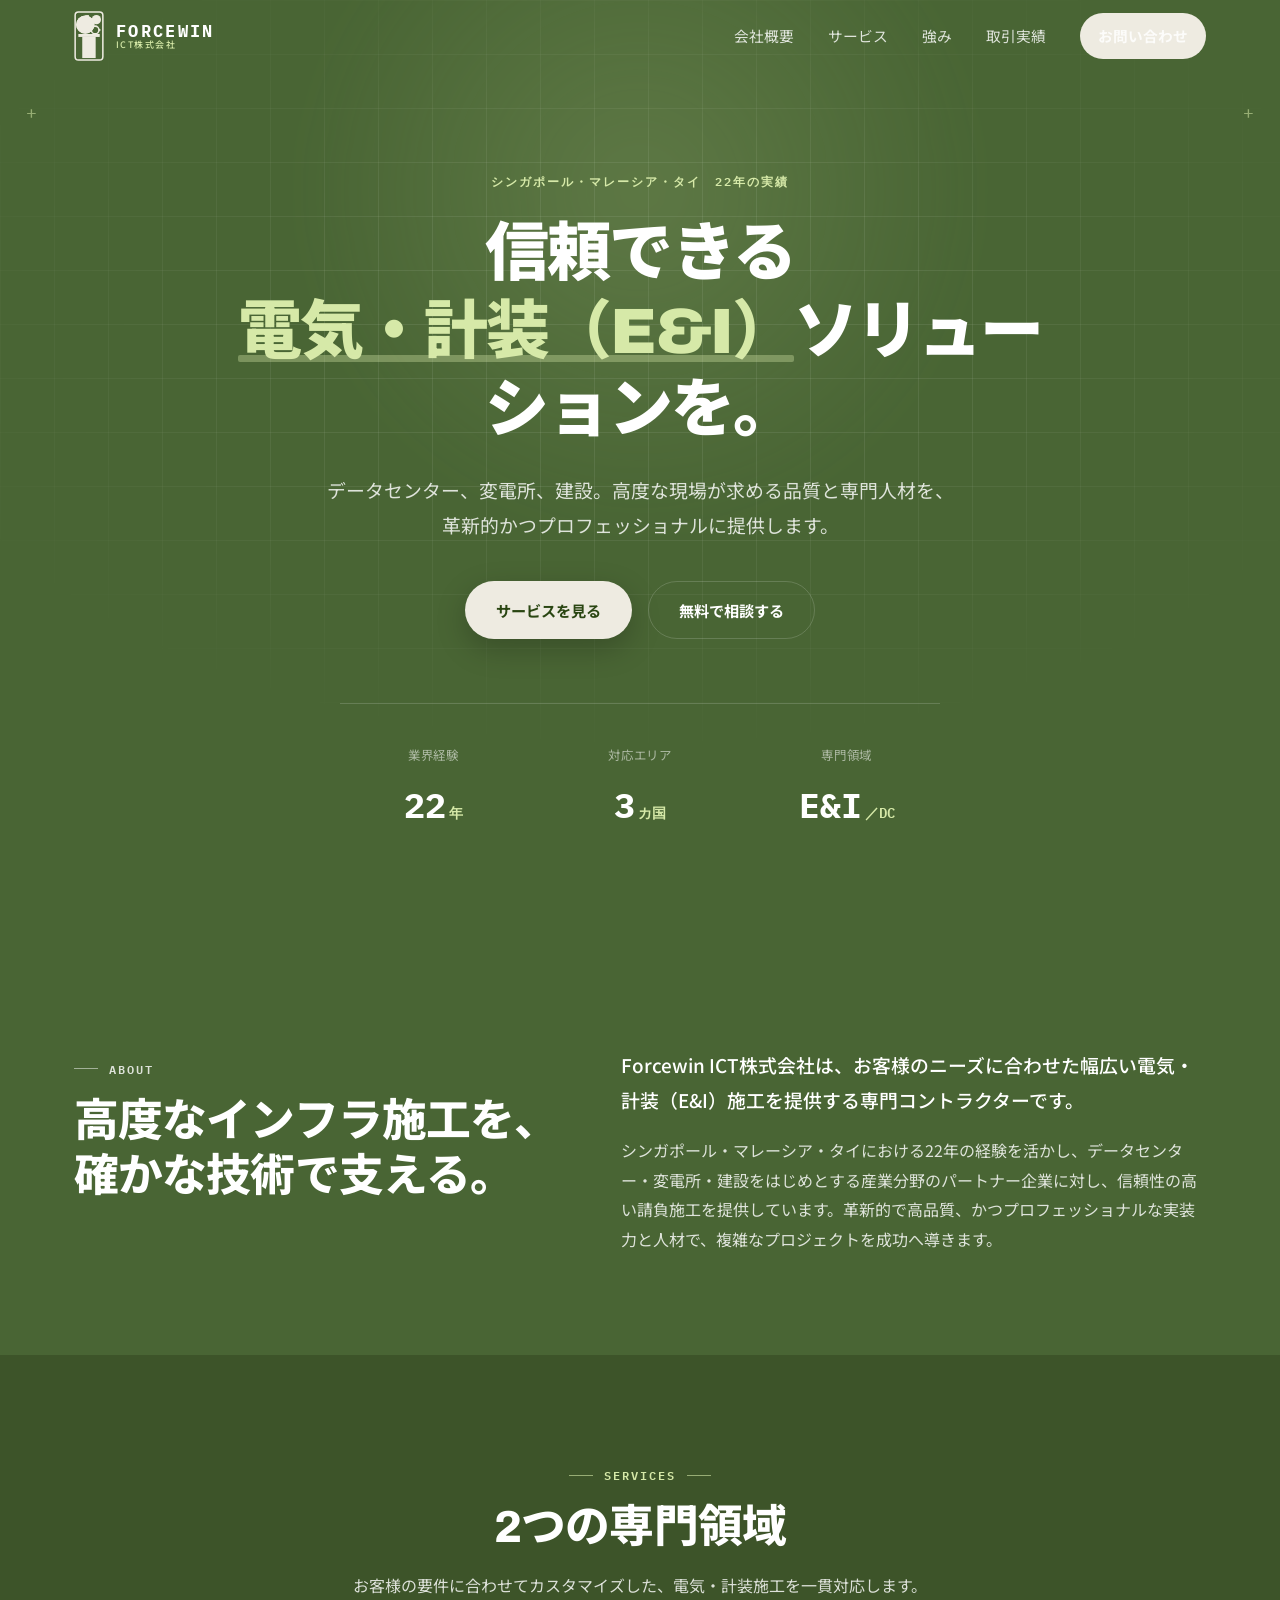
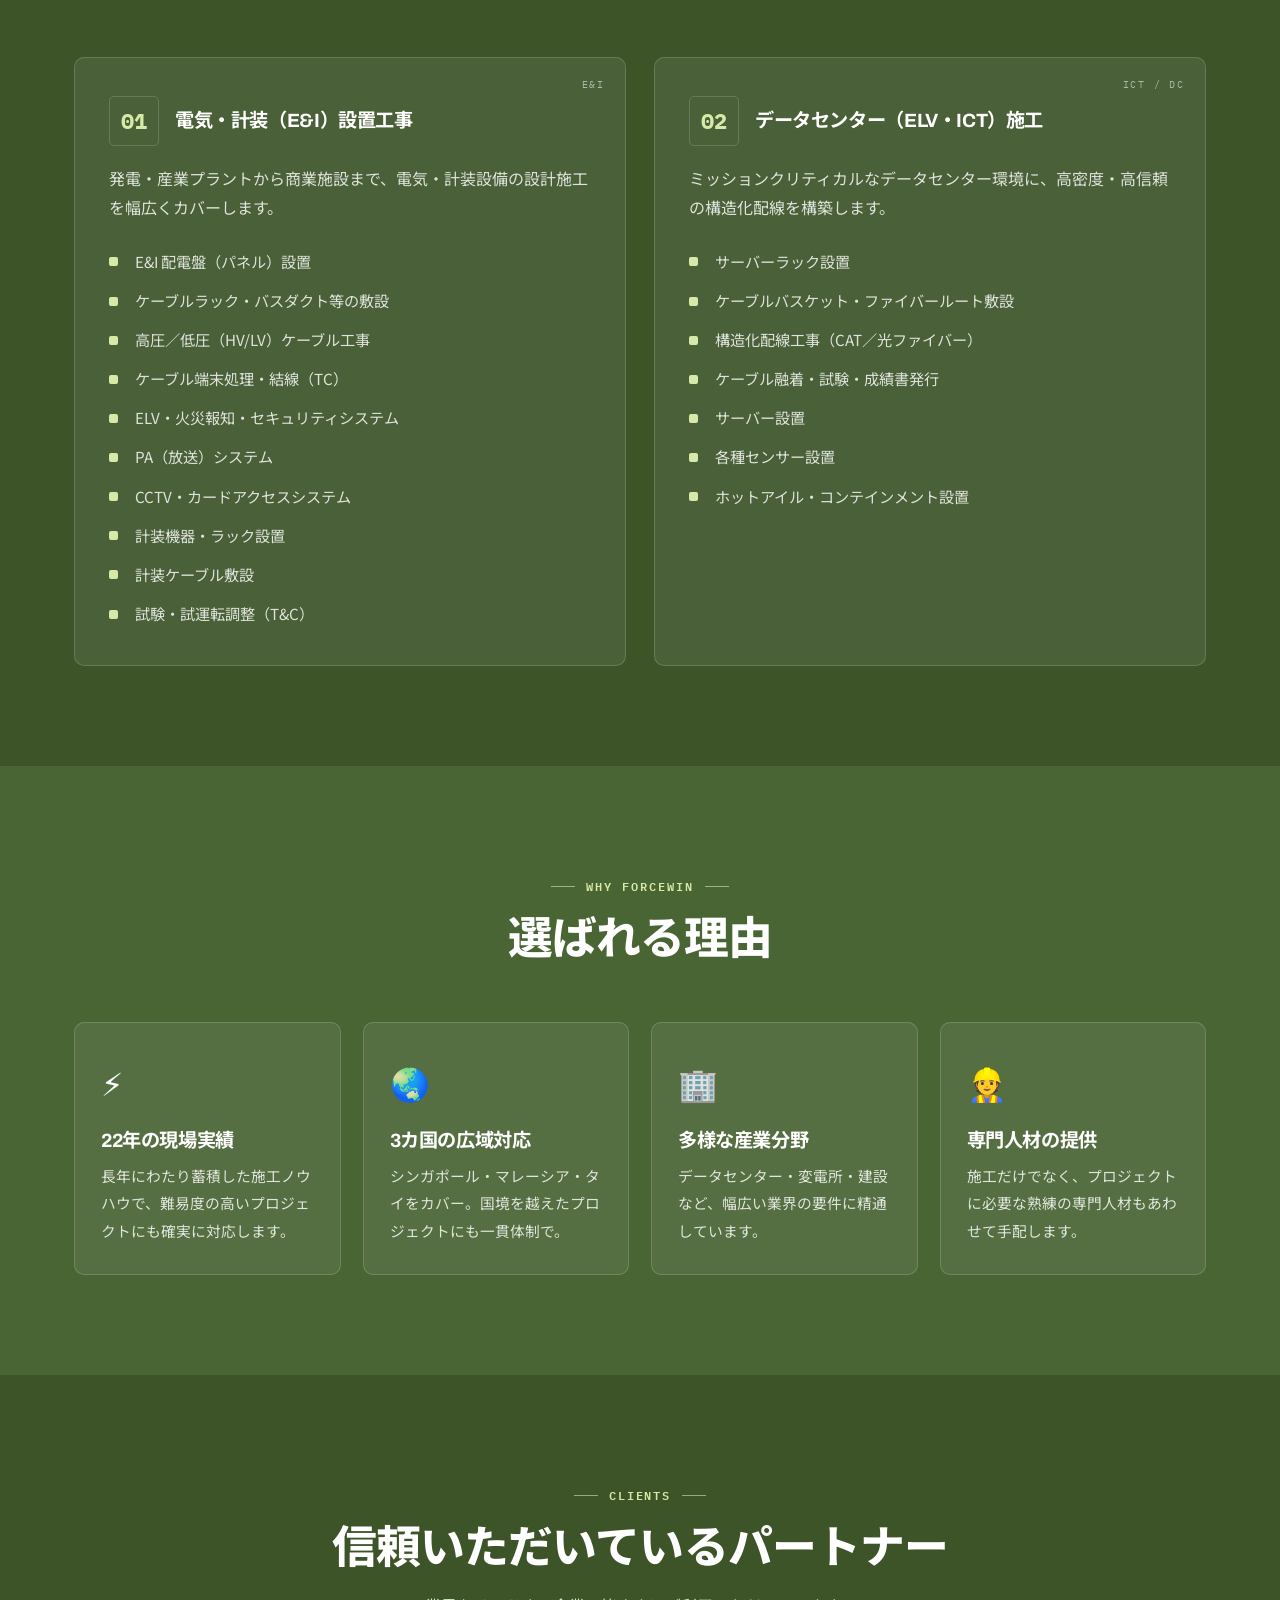
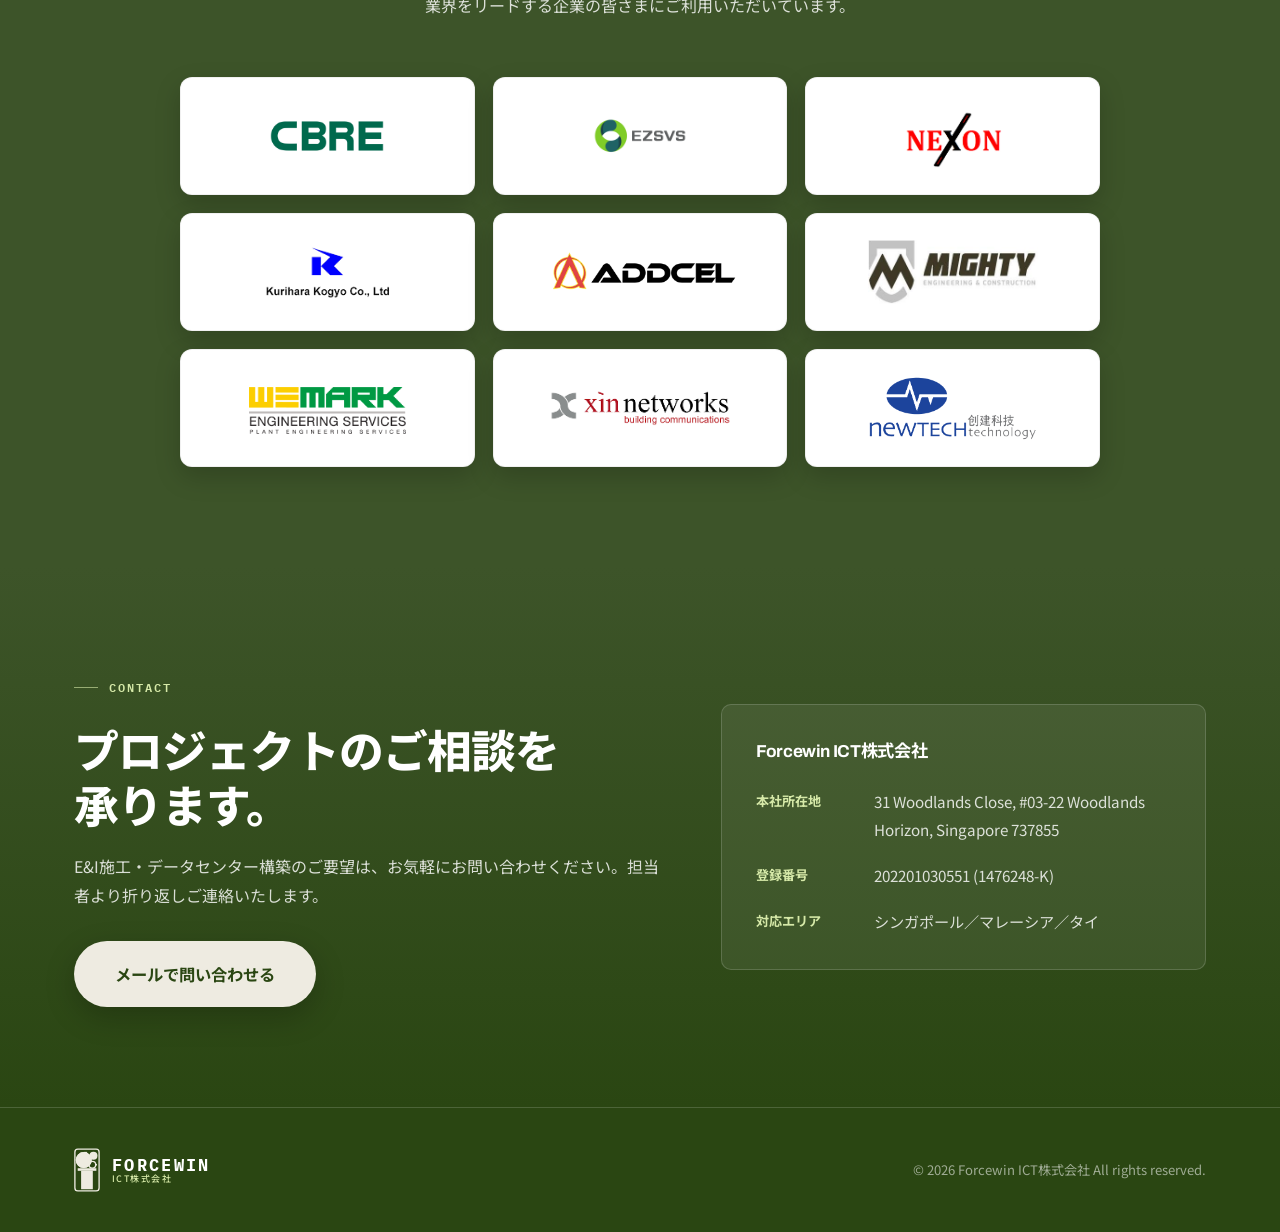
==== index.html @ 3dce0aca "日本語モダンサイト（forcewin-ict.jp） - 元サイト(forcewin.com.sg)の内容を日本語コピー化、石油化学は除外 - 社名: Forcewin ICT株式会社 - ブランド配" ====
<!DOCTYPE html>
<html lang="ja">
<head>
<meta charset="UTF-8" />
<meta name="viewport" content="width=device-width, initial-scale=1.0" />
<title>Forcewin｜電気・計装（E&I）／データセンター施工 - 信頼の電気計装ソリューション</title>
<meta name="description" content="Forcewin ICT株式会社は、シンガポール・マレーシア・タイで22年の実績を持つ電気・計装（E&I）専門コントラクター。データセンター、変電所、建設分野に高品質な施工と人材を提供します。" />
<meta name="theme-color" content="#0a0e17" />
<link rel="icon" type="image/svg+xml" href="assets/logo.svg" />

<!-- Open Graph -->
<meta property="og:type" content="website" />
<meta property="og:title" content="Forcewin｜電気・計装（E&I）／データセンター施工" />
<meta property="og:description" content="22年の実績。シンガポール・マレーシア・タイで信頼される電気・計装（E&I）／データセンター施工パートナー。" />
<meta property="og:locale" content="ja_JP" />
<meta property="og:url" content="https://forcewin-ict.jp/" />
<link rel="canonical" href="https://forcewin-ict.jp/" />

<link rel="preconnect" href="https://fonts.googleapis.com" />
<link rel="preconnect" href="https://fonts.gstatic.com" crossorigin />
<link href="https://fonts.googleapis.com/css2?family=Archivo:wght@600;700;800;900&family=IBM+Plex+Mono:wght@400;500;600&family=Noto+Sans+JP:wght@400;500;700;900&display=swap" rel="stylesheet" />
<link rel="stylesheet" href="styles.css" />
</head>
<body>

<!-- Header -->
<header class="site-header" id="siteHeader">
  <div class="container header-inner">
    <a href="#top" class="brand" aria-label="Forcewin ICT株式会社 ホーム">
      <span class="brand-logo" aria-hidden="true"></span>
      <span class="brand-text">FORCEWIN<small>ICT株式会社</small></span>
    </a>
    <nav class="nav" aria-label="メインナビゲーション">
      <a href="#about">会社概要</a>
      <a href="#services">サービス</a>
      <a href="#strengths">強み</a>
      <a href="#clients">取引実績</a>
      <a href="#contact" class="nav-cta">お問い合わせ</a>
    </nav>
    <button class="menu-toggle" id="menuToggle" aria-label="メニューを開く" aria-expanded="false">
      <span></span><span></span><span></span>
    </button>
  </div>
  <nav class="mobile-nav" id="mobileNav" aria-label="モバイルナビゲーション">
    <a href="#about">会社概要</a>
    <a href="#services">サービス</a>
    <a href="#strengths">強み</a>
    <a href="#clients">取引実績</a>
    <a href="#contact">お問い合わせ</a>
  </nav>
</header>

<main id="top">

  <!-- Hero -->
  <section class="hero">
    <div class="hero-grid" aria-hidden="true"></div>
    <div class="hero-glow" aria-hidden="true"></div>
    <div class="container hero-inner">
      <p class="eyebrow reveal">シンガポール・マレーシア・タイ　22年の実績</p>
      <h1 class="reveal">信頼できる<br><span class="accent">電気・計装（E&amp;I）</span>ソリューションを。</h1>
      <p class="hero-lead reveal">データセンター、変電所、建設。高度な現場が求める品質と専門人材を、革新的かつプロフェッショナルに提供します。</p>
      <div class="hero-actions reveal">
        <a href="#services" class="btn btn-primary">サービスを見る</a>
        <a href="#contact" class="btn btn-ghost">無料で相談する</a>
      </div>
      <dl class="hero-stats reveal">
        <div><dt>業界経験</dt><dd><span data-count="22">0</span><small>年</small></dd></div>
        <div><dt>対応エリア</dt><dd><span data-count="3">0</span><small>カ国</small></dd></div>
        <div><dt>専門領域</dt><dd>E&amp;I<small>／DC</small></dd></div>
      </dl>
    </div>
  </section>

  <!-- About -->
  <section class="section" id="about">
    <div class="container about-grid">
      <div class="reveal">
        <p class="section-label">About</p>
        <h2>高度なインフラ施工を、<br>確かな技術で支える。</h2>
      </div>
      <div class="reveal">
        <p class="lead-text">Forcewin ICT株式会社は、お客様のニーズに合わせた幅広い電気・計装（E&amp;I）施工を提供する専門コントラクターです。</p>
        <p>シンガポール・マレーシア・タイにおける22年の経験を活かし、データセンター・変電所・建設をはじめとする産業分野のパートナー企業に対し、信頼性の高い請負施工を提供しています。革新的で高品質、かつプロフェッショナルな実装力と人材で、複雑なプロジェクトを成功へ導きます。</p>
      </div>
    </div>
  </section>

  <!-- Services -->
  <section class="section section-dark" id="services">
    <div class="container">
      <div class="section-head reveal">
        <p class="section-label">Services</p>
        <h2>2つの専門領域</h2>
        <p class="section-sub">お客様の要件に合わせてカスタマイズした、電気・計装施工を一貫対応します。</p>
      </div>

      <div class="services-grid">
        <article class="service-card reveal" data-tag="E&amp;I">
          <div class="service-head">
            <span class="service-num">01</span>
            <h3>電気・計装（E&amp;I）設置工事</h3>
          </div>
          <p class="service-desc">発電・産業プラントから商業施設まで、電気・計装設備の設計施工を幅広くカバーします。</p>
          <ul class="feature-list">
            <li>E&amp;I 配電盤（パネル）設置</li>
            <li>ケーブルラック・バスダクト等の敷設</li>
            <li>高圧／低圧（HV/LV）ケーブル工事</li>
            <li>ケーブル端末処理・結線（TC）</li>
            <li>ELV・火災報知・セキュリティシステム</li>
            <li>PA（放送）システム</li>
            <li>CCTV・カードアクセスシステム</li>
            <li>計装機器・ラック設置</li>
            <li>計装ケーブル敷設</li>
            <li>試験・試運転調整（T&amp;C）</li>
          </ul>
        </article>

        <article class="service-card reveal" data-tag="ICT / DC">
          <div class="service-head">
            <span class="service-num">02</span>
            <h3>データセンター（ELV・ICT）施工</h3>
          </div>
          <p class="service-desc">ミッションクリティカルなデータセンター環境に、高密度・高信頼の構造化配線を構築します。</p>
          <ul class="feature-list">
            <li>サーバーラック設置</li>
            <li>ケーブルバスケット・ファイバールート敷設</li>
            <li>構造化配線工事（CAT／光ファイバー）</li>
            <li>ケーブル融着・試験・成績書発行</li>
            <li>サーバー設置</li>
            <li>各種センサー設置</li>
            <li>ホットアイル・コンテインメント設置</li>
          </ul>
        </article>
      </div>
    </div>
  </section>

  <!-- Strengths -->
  <section class="section" id="strengths">
    <div class="container">
      <div class="section-head reveal">
        <p class="section-label">Why Forcewin</p>
        <h2>選ばれる理由</h2>
      </div>
      <div class="strength-grid">
        <div class="strength-card reveal">
          <span class="strength-icon" aria-hidden="true">⚡</span>
          <h3>22年の現場実績</h3>
          <p>長年にわたり蓄積した施工ノウハウで、難易度の高いプロジェクトにも確実に対応します。</p>
        </div>
        <div class="strength-card reveal">
          <span class="strength-icon" aria-hidden="true">🌏</span>
          <h3>3カ国の広域対応</h3>
          <p>シンガポール・マレーシア・タイをカバー。国境を越えたプロジェクトにも一貫体制で。</p>
        </div>
        <div class="strength-card reveal">
          <span class="strength-icon" aria-hidden="true">🏢</span>
          <h3>多様な産業分野</h3>
          <p>データセンター・変電所・建設など、幅広い業界の要件に精通しています。</p>
        </div>
        <div class="strength-card reveal">
          <span class="strength-icon" aria-hidden="true">👷</span>
          <h3>専門人材の提供</h3>
          <p>施工だけでなく、プロジェクトに必要な熟練の専門人材もあわせて手配します。</p>
        </div>
      </div>
    </div>
  </section>

  <!-- Clients -->
  <section class="section section-dark" id="clients">
    <div class="container">
      <div class="section-head reveal">
        <p class="section-label">Clients</p>
        <h2>信頼いただいているパートナー</h2>
        <p class="section-sub">業界をリードする企業の皆さまにご利用いただいています。</p>
      </div>
      <ul class="client-grid reveal">
        <li><img src="assets/clients/cbre.jpg" alt="CBRE" loading="lazy" /></li>
        <li><img src="assets/clients/ezsvs.png" alt="EZSVS" loading="lazy" /></li>
        <li><img src="assets/clients/nexon.png" alt="Nexon Engineering" loading="lazy" /></li>
        <li><img src="assets/clients/kurihara.png" alt="Kurihara" loading="lazy" /></li>
        <li><img src="assets/clients/addcel.webp" alt="Addcel" loading="lazy" /></li>
        <li><img src="assets/clients/mighty.jpeg" alt="Mighty Engineering Construction" loading="lazy" /></li>
        <li><img src="assets/clients/logo-engineering.png" alt="Logo Engineering" loading="lazy" /></li>
        <li><img src="assets/clients/xin-networks.png" alt="Xin Networks" loading="lazy" /></li>
        <li><img src="assets/clients/newtech.png" alt="NewTech Technology" loading="lazy" /></li>
      </ul>
    </div>
  </section>

  <!-- CTA / Contact -->
  <section class="section section-cta" id="contact">
    <div class="container cta-inner">
      <div class="reveal">
        <p class="section-label">Contact</p>
        <h2>プロジェクトのご相談を<br>承ります。</h2>
        <p class="section-sub">E&amp;I施工・データセンター構築のご要望は、お気軽にお問い合わせください。担当者より折り返しご連絡いたします。</p>
        <a href="mailto:info@forcewin.com.sg" class="btn btn-primary btn-lg">メールで問い合わせる</a>
      </div>
      <div class="company-card reveal">
        <h3>Forcewin ICT株式会社</h3>
        <dl class="info-list">
          <div><dt>本社所在地</dt><dd>31 Woodlands Close, #03-22 Woodlands Horizon, Singapore 737855</dd></div>
          <div><dt>登録番号</dt><dd>202201030551 (1476248-K)</dd></div>
          <div><dt>対応エリア</dt><dd>シンガポール／マレーシア／タイ</dd></div>
        </dl>
      </div>
    </div>
  </section>

</main>

<footer class="site-footer">
  <div class="container footer-inner">
    <div class="brand brand-footer">
      <span class="brand-logo brand-logo-sm" aria-hidden="true"></span>
      <span class="brand-text">FORCEWIN<small>ICT株式会社</small></span>
    </div>
    <p class="copyright">© <span id="year"></span> Forcewin ICT株式会社 All rights reserved.</p>
  </div>
</footer>

<script src="script.js"></script>
</body>
</html>
---- styles.css ----
/* ===== Forcewin ICT — green theme (matches original #496534) ===== */
:root{
  --bg:#496534;            /* original site background green */
  --bg-soft:#3d5429;       /* darker green — alternating sections */
  --bg-deep:#2a4612;       /* deepest green (original tertiary) */
  --surface:rgba(255,255,255,.07);
  --surface-hover:rgba(255,255,255,.11);
  --ink:#ffffff;
  --ink-soft:rgba(255,255,255,.82);
  --ink-dim:rgba(255,255,255,.55);
  --line:rgba(255,255,255,.16);
  --cream:#eeebe1;
  --accent:#d6e9a8;        /* light lime accent */
  --accent-ink:#2a4612;    /* dark green text on cream buttons */
  --accent-glow:rgba(214,233,168,.30);
  --maxw:1180px;
  --radius:10px;
  --ease:cubic-bezier(.22,.61,.36,1);
  --font-display:"Archivo","Noto Sans JP",sans-serif;
  --font-mono:"IBM Plex Mono",ui-monospace,monospace;
  --font-body:"Noto Sans JP",system-ui,-apple-system,sans-serif;
}

*{box-sizing:border-box;margin:0;padding:0}
html{scroll-behavior:smooth}
body{
  font-family:var(--font-body);
  background:var(--bg);
  color:var(--ink);
  line-height:1.85;
  -webkit-font-smoothing:antialiased;
  overflow-x:hidden;
}
a{color:inherit;text-decoration:none}
img{max-width:100%;display:block}

.container{max-width:var(--maxw);margin:0 auto;padding:0 24px}

h1,h2,h3{font-family:var(--font-display);line-height:1.22;font-weight:800;letter-spacing:-.02em}
h2{font-size:clamp(1.8rem,3.6vw,2.8rem)}
h3{font-size:1.2rem;font-weight:700}

.accent{color:var(--accent)}

/* ---------- Brand logo (CSS mask → recolored cream on green) ---------- */
.brand-logo{
  width:30px;height:50px;flex:none;display:block;
  background-color:var(--cream);
  -webkit-mask:url("assets/logo.svg") center/contain no-repeat;
          mask:url("assets/logo.svg") center/contain no-repeat;
}
.brand-logo-sm{width:26px;height:44px}

/* ---------- Header ---------- */
.site-header{
  position:fixed;top:0;left:0;right:0;z-index:100;
  transition:background .35s var(--ease),border-color .35s var(--ease),backdrop-filter .35s;
  border-bottom:1px solid transparent;
}
.site-header.scrolled{
  background:rgba(42,70,18,.78);
  backdrop-filter:saturate(160%) blur(14px);
  border-bottom-color:var(--line);
}
.header-inner{display:flex;align-items:center;justify-content:space-between;height:72px}
.brand{display:flex;align-items:center;gap:12px}
.brand-text{
  font-family:var(--font-mono);font-weight:700;font-size:1.05rem;
  letter-spacing:.14em;display:flex;flex-direction:column;line-height:1.1;color:var(--ink);
}
.brand-text small{font-size:.56rem;letter-spacing:.16em;color:var(--accent);font-weight:500;font-family:"Noto Sans JP",sans-serif}

.nav{display:flex;align-items:center;gap:34px}
.nav a{font-size:.92rem;color:var(--ink-soft);transition:color .2s;position:relative}
.nav a:not(.nav-cta)::after{
  content:"";position:absolute;left:0;bottom:-6px;width:0;height:2px;
  background:var(--accent);transition:width .3s var(--ease);
}
.nav a:not(.nav-cta):hover{color:var(--ink)}
.nav a:not(.nav-cta):hover::after{width:100%}
.nav-cta{
  background:var(--cream);color:var(--accent-ink);font-weight:700;
  padding:9px 18px;border-radius:999px;transition:transform .2s,box-shadow .2s;
}
.nav-cta:hover{transform:translateY(-2px);box-shadow:0 8px 22px rgba(0,0,0,.25)}

.menu-toggle{display:none;flex-direction:column;gap:5px;background:none;border:0;cursor:pointer;padding:8px}
.menu-toggle span{width:24px;height:2px;background:var(--ink);transition:.3s var(--ease)}
.menu-toggle[aria-expanded="true"] span:nth-child(1){transform:translateY(7px) rotate(45deg)}
.menu-toggle[aria-expanded="true"] span:nth-child(2){opacity:0}
.menu-toggle[aria-expanded="true"] span:nth-child(3){transform:translateY(-7px) rotate(-45deg)}

.mobile-nav{
  display:none;flex-direction:column;background:var(--bg-deep);
  border-top:1px solid var(--line);overflow:hidden;max-height:0;transition:max-height .4s var(--ease);
}
.mobile-nav.open{max-height:340px}
.mobile-nav a{padding:16px 24px;border-bottom:1px solid var(--line);color:var(--ink-soft)}

/* ---------- Hero ---------- */
.hero{position:relative;padding:170px 0 110px;overflow:hidden}
.hero-grid{
  position:absolute;inset:0;
  background-image:linear-gradient(var(--line) 1px,transparent 1px),
                   linear-gradient(90deg,var(--line) 1px,transparent 1px);
  background-size:54px 54px;
  mask-image:radial-gradient(ellipse 80% 60% at 50% 35%,#000 30%,transparent 75%);
  opacity:.5;
}
.hero-glow{
  position:absolute;top:-200px;left:50%;transform:translateX(-50%);
  width:780px;height:780px;border-radius:50%;
  background:radial-gradient(circle,rgba(214,233,168,.22),transparent 62%);
  filter:blur(34px);opacity:.7;pointer-events:none;
}
.hero-inner{position:relative;text-align:center;max-width:880px}
.eyebrow{
  font-family:var(--font-mono);letter-spacing:.16em;font-size:.78rem;
  color:var(--accent);text-transform:uppercase;margin-bottom:22px;font-weight:600;
}
.hero h1{font-size:clamp(2.1rem,6vw,4rem);margin-bottom:24px}
.hero-lead{color:var(--ink-soft);font-size:clamp(1rem,1.8vw,1.18rem);max-width:640px;margin:0 auto 38px}
.hero-actions{display:flex;gap:16px;justify-content:center;flex-wrap:wrap;margin-bottom:64px}

.btn{
  display:inline-flex;align-items:center;justify-content:center;
  padding:14px 30px;border-radius:999px;font-weight:700;font-size:.95rem;
  transition:transform .2s var(--ease),box-shadow .2s,background .2s;cursor:pointer;border:1px solid transparent;
}
.btn-primary{background:var(--cream);color:var(--accent-ink);box-shadow:0 10px 30px rgba(0,0,0,.22)}
.btn-primary:hover{transform:translateY(-3px);box-shadow:0 16px 40px rgba(0,0,0,.32)}
.btn-ghost{border-color:var(--line);color:var(--ink)}
.btn-ghost:hover{border-color:var(--accent);color:var(--accent);transform:translateY(-3px)}
.btn-lg{padding:17px 40px;font-size:1.02rem}

.hero-stats{
  display:grid;grid-template-columns:repeat(3,1fr);gap:20px;
  max-width:600px;margin:0 auto;padding-top:40px;border-top:1px solid var(--line);
}
.hero-stats dt{font-size:.78rem;color:var(--ink-dim);letter-spacing:.06em;margin-bottom:6px}
.hero-stats dd{font-family:var(--font-mono);font-size:2.2rem;font-weight:700;color:var(--ink)}
.hero-stats dd small{font-size:.9rem;color:var(--accent);margin-left:3px;font-weight:600}

/* ---------- Sections ---------- */
.section{padding:100px 0}
.section-dark{background:var(--bg-soft)}
.section-label{
  font-family:var(--font-mono);letter-spacing:.16em;text-transform:uppercase;
  font-size:.76rem;color:var(--accent);font-weight:600;margin-bottom:14px;
}
.section-head{max-width:680px;margin:0 auto 56px;text-align:center}
.section-sub{color:var(--ink-soft);margin-top:16px}

.about-grid{display:grid;grid-template-columns:1fr 1.2fr;gap:60px;align-items:start}
.lead-text{font-size:1.18rem;font-weight:500;color:var(--ink);margin-bottom:18px}
.about-grid p:not(.lead-text){color:var(--ink-soft)}

/* ---------- Services ---------- */
.services-grid{display:grid;grid-template-columns:1fr 1fr;gap:28px}
.service-card{
  background:var(--surface);border:1px solid var(--line);border-radius:var(--radius);
  padding:38px 34px;transition:transform .35s var(--ease),border-color .35s,box-shadow .35s,background .35s;
  position:relative;overflow:hidden;
}
.service-card::before{
  content:"";position:absolute;top:0;left:0;right:0;height:3px;
  background:var(--accent);transform:scaleX(0);transform-origin:left;
  transition:transform .4s var(--ease);
}
.service-card:hover{transform:translateY(-6px);border-color:rgba(255,255,255,.34);background:var(--surface-hover);box-shadow:0 24px 50px rgba(0,0,0,.3)}
.service-card:hover::before{transform:scaleX(1)}
.service-head{display:flex;align-items:center;gap:16px;margin-bottom:18px}
.service-num{
  font-family:var(--font-mono);font-size:1.4rem;font-weight:700;color:var(--accent);
  border:1px solid var(--line);border-radius:10px;width:50px;height:50px;flex:none;
  display:flex;align-items:center;justify-content:center;
}
.service-desc{color:var(--ink-soft);margin-bottom:24px}
.feature-list{list-style:none;display:grid;gap:11px}
.feature-list li{position:relative;padding-left:26px;color:var(--ink-soft);font-size:.95rem}
.feature-list li::before{
  content:"";position:absolute;left:0;top:.7em;width:9px;height:9px;border-radius:2px;
  background:var(--accent);
}

/* ---------- Strengths ---------- */
.strength-grid{display:grid;grid-template-columns:repeat(4,1fr);gap:22px}
.strength-card{
  background:var(--surface);border:1px solid var(--line);border-radius:var(--radius);padding:30px 26px;
  transition:transform .3s var(--ease),border-color .3s,background .3s;
}
.strength-card:hover{transform:translateY(-5px);border-color:rgba(255,255,255,.32);background:var(--surface-hover)}
.strength-icon{font-size:2rem;display:block;margin-bottom:16px}
.strength-card h3{margin-bottom:10px}
.strength-card p{color:var(--ink-soft);font-size:.92rem}

/* ---------- Clients (logos on white tiles) ---------- */
.client-grid{
  list-style:none;display:grid;grid-template-columns:repeat(3,1fr);gap:18px;max-width:920px;margin:0 auto;
}
.client-grid li{
  background:#ffffff;border-radius:12px;padding:26px 22px;height:118px;
  display:flex;align-items:center;justify-content:center;
  box-shadow:0 10px 26px rgba(0,0,0,.18);transition:transform .3s var(--ease),box-shadow .3s;
}
.client-grid li:hover{transform:translateY(-4px);box-shadow:0 16px 34px rgba(0,0,0,.26)}
.client-grid img{max-height:64px;max-width:78%;width:auto;object-fit:contain;filter:saturate(1)}

/* ---------- CTA ---------- */
.section-cta{
  background:linear-gradient(180deg,var(--bg-soft),var(--bg-deep));
}
.cta-inner{display:grid;grid-template-columns:1.1fr .9fr;gap:54px;align-items:center}
.cta-inner h2{margin:14px 0 16px}
.cta-inner .section-sub{margin-bottom:30px}
.company-card{
  background:var(--surface);border:1px solid var(--line);border-radius:var(--radius);padding:34px;
}
.company-card h3{margin-bottom:22px;font-size:1.08rem;line-height:1.5}
.info-list{display:grid;gap:18px}
.info-list div{display:grid;grid-template-columns:104px 1fr;gap:14px;align-items:start}
.info-list dt{color:var(--accent);font-size:.82rem;font-weight:700;padding-top:2px}
.info-list dd{color:var(--ink-soft);font-size:.95rem}

/* ---------- Footer ---------- */
.site-footer{border-top:1px solid var(--line);padding:40px 0;background:var(--bg-deep)}
.footer-inner{display:flex;align-items:center;justify-content:space-between;gap:20px;flex-wrap:wrap}
.copyright{color:var(--ink-dim);font-size:.82rem}

/* ---------- Reveal animation ---------- */
.reveal{opacity:0;transform:translateY(28px);transition:opacity .7s var(--ease),transform .7s var(--ease)}
.reveal.in{opacity:1;transform:none}

/* ---------- Responsive ---------- */
@media (max-width:900px){
  .nav{display:none}
  .menu-toggle{display:flex}
  .mobile-nav{display:flex}
  .about-grid{grid-template-columns:1fr;gap:24px}
  .services-grid{grid-template-columns:1fr}
  .strength-grid{grid-template-columns:1fr 1fr}
  .client-grid{grid-template-columns:1fr 1fr}
  .cta-inner{grid-template-columns:1fr;gap:34px}
}
@media (max-width:560px){
  .section{padding:72px 0}
  .hero{padding:140px 0 80px}
  .strength-grid,.client-grid{grid-template-columns:1fr 1fr}
  .hero-stats{gap:10px}
  .hero-stats dd{font-size:1.7rem}
  .info-list div{grid-template-columns:1fr}
}

@media (prefers-reduced-motion:reduce){
  *{scroll-behavior:auto !important}
  .reveal{opacity:1;transform:none;transition:none}
}

/* ===== Engineering-schematic detail layer ===== */

/* blueprint-style label with technical ticks */
.section-label{display:inline-flex;align-items:center;gap:11px}
.section-label::before{content:"";width:24px;height:1px;background:currentColor;opacity:.6}
.section-head .section-label{justify-content:center}
.section-head .section-label::after{content:"";width:24px;height:1px;background:currentColor;opacity:.6}

/* crosshair registration marks framing the hero */
.hero::before,.hero::after{
  content:"+";position:absolute;top:104px;z-index:2;
  font-family:var(--font-mono);font-size:1.1rem;color:var(--accent);opacity:.55;line-height:1;
}
.hero::before{left:26px}
.hero::after{right:26px}

/* hero headline: heavier, tighter, schematic underline accent */
.hero h1{font-weight:900;letter-spacing:-.03em}
.hero h1 .accent{position:relative;white-space:nowrap}
.hero h1 .accent::after{
  content:"";position:absolute;left:0;right:0;bottom:.06em;height:.12em;
  background:var(--accent);opacity:.35;border-radius:2px;
}

/* service number block — squared industrial tag */
.service-num{border-radius:5px;letter-spacing:.02em}

/* mono micro-label on service cards (per-card via data-tag) */
.service-card{position:relative}
.service-card::after{
  content:attr(data-tag) / "";position:absolute;top:18px;right:20px;
  font-family:var(--font-mono);font-size:.62rem;letter-spacing:.18em;
  color:var(--ink-dim);text-transform:uppercase;
}

/* refine client tiles — thin keyline + corner ticks feel */
.client-grid li{position:relative;border:1px solid rgba(0,0,0,.06)}

/* section heading kicker number */
.section-head h2{position:relative}

@media (max-width:560px){
  .hero::before,.hero::after{display:none}
}
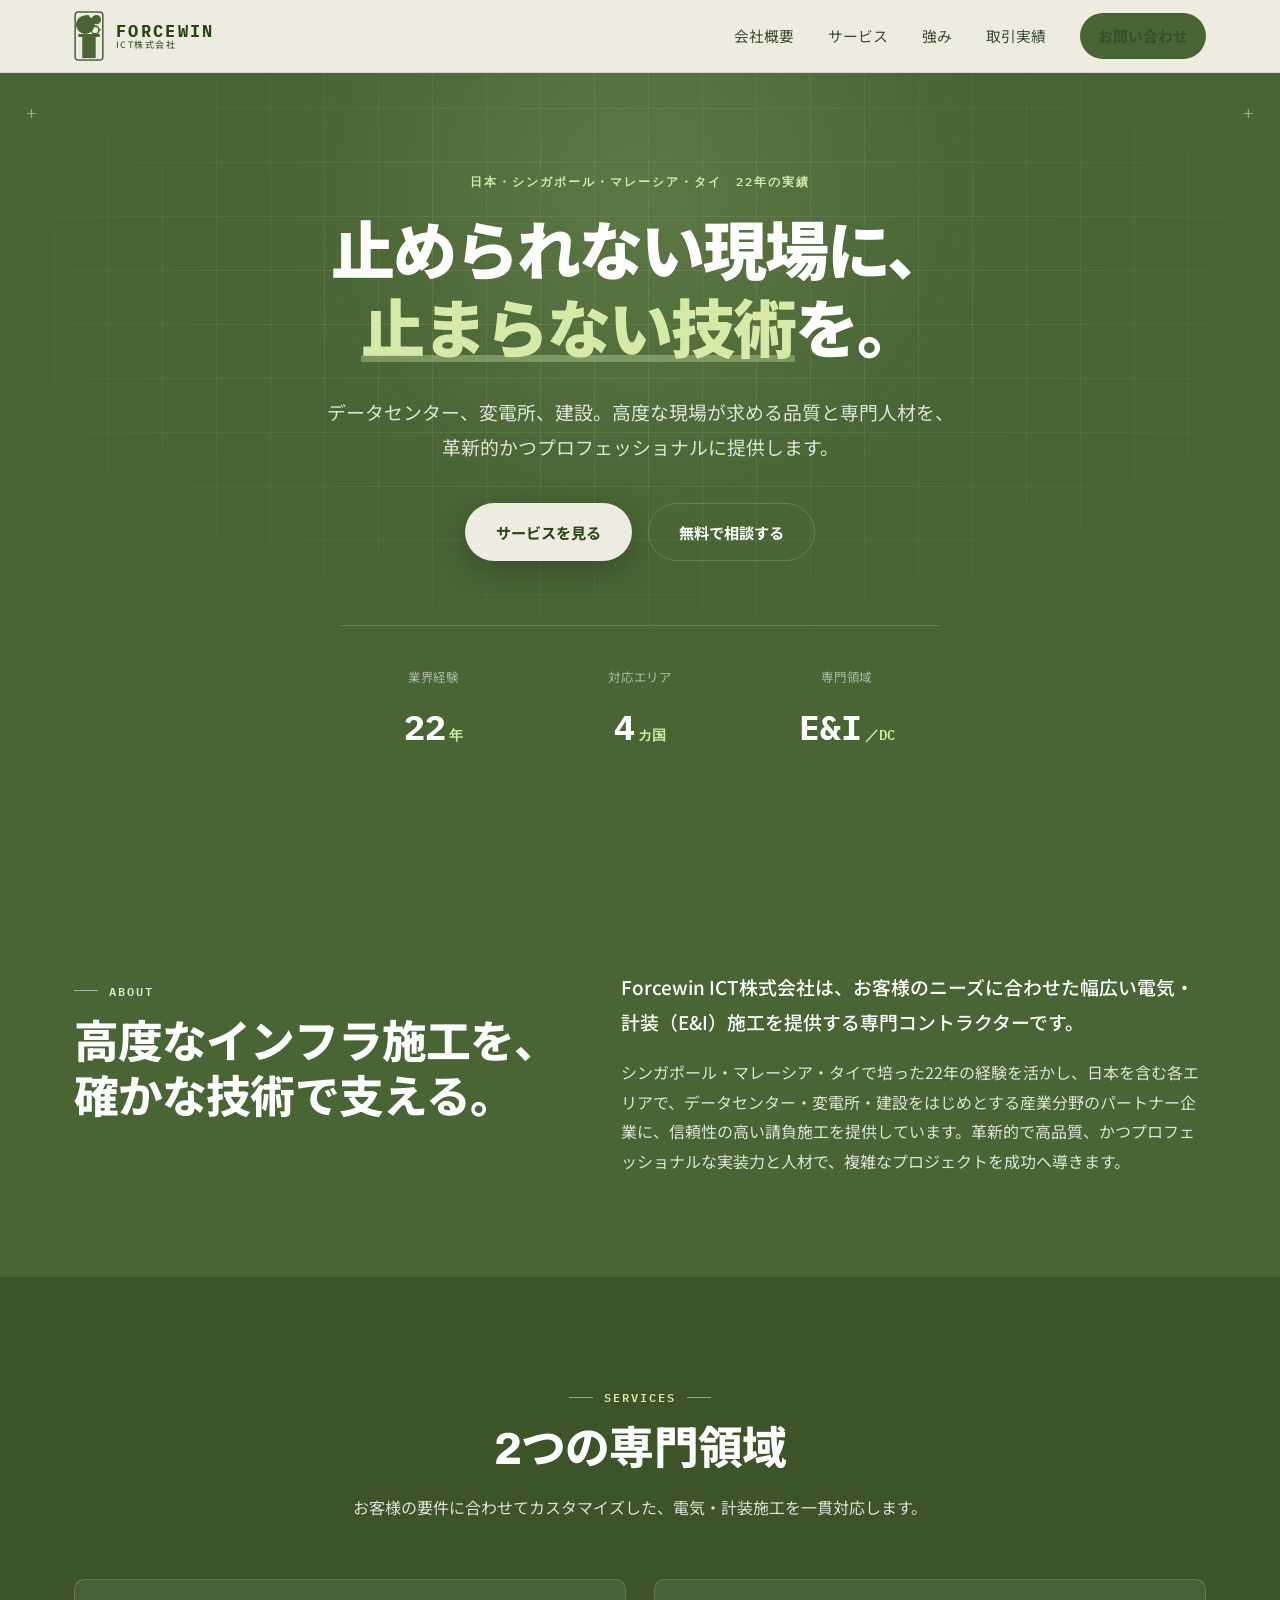
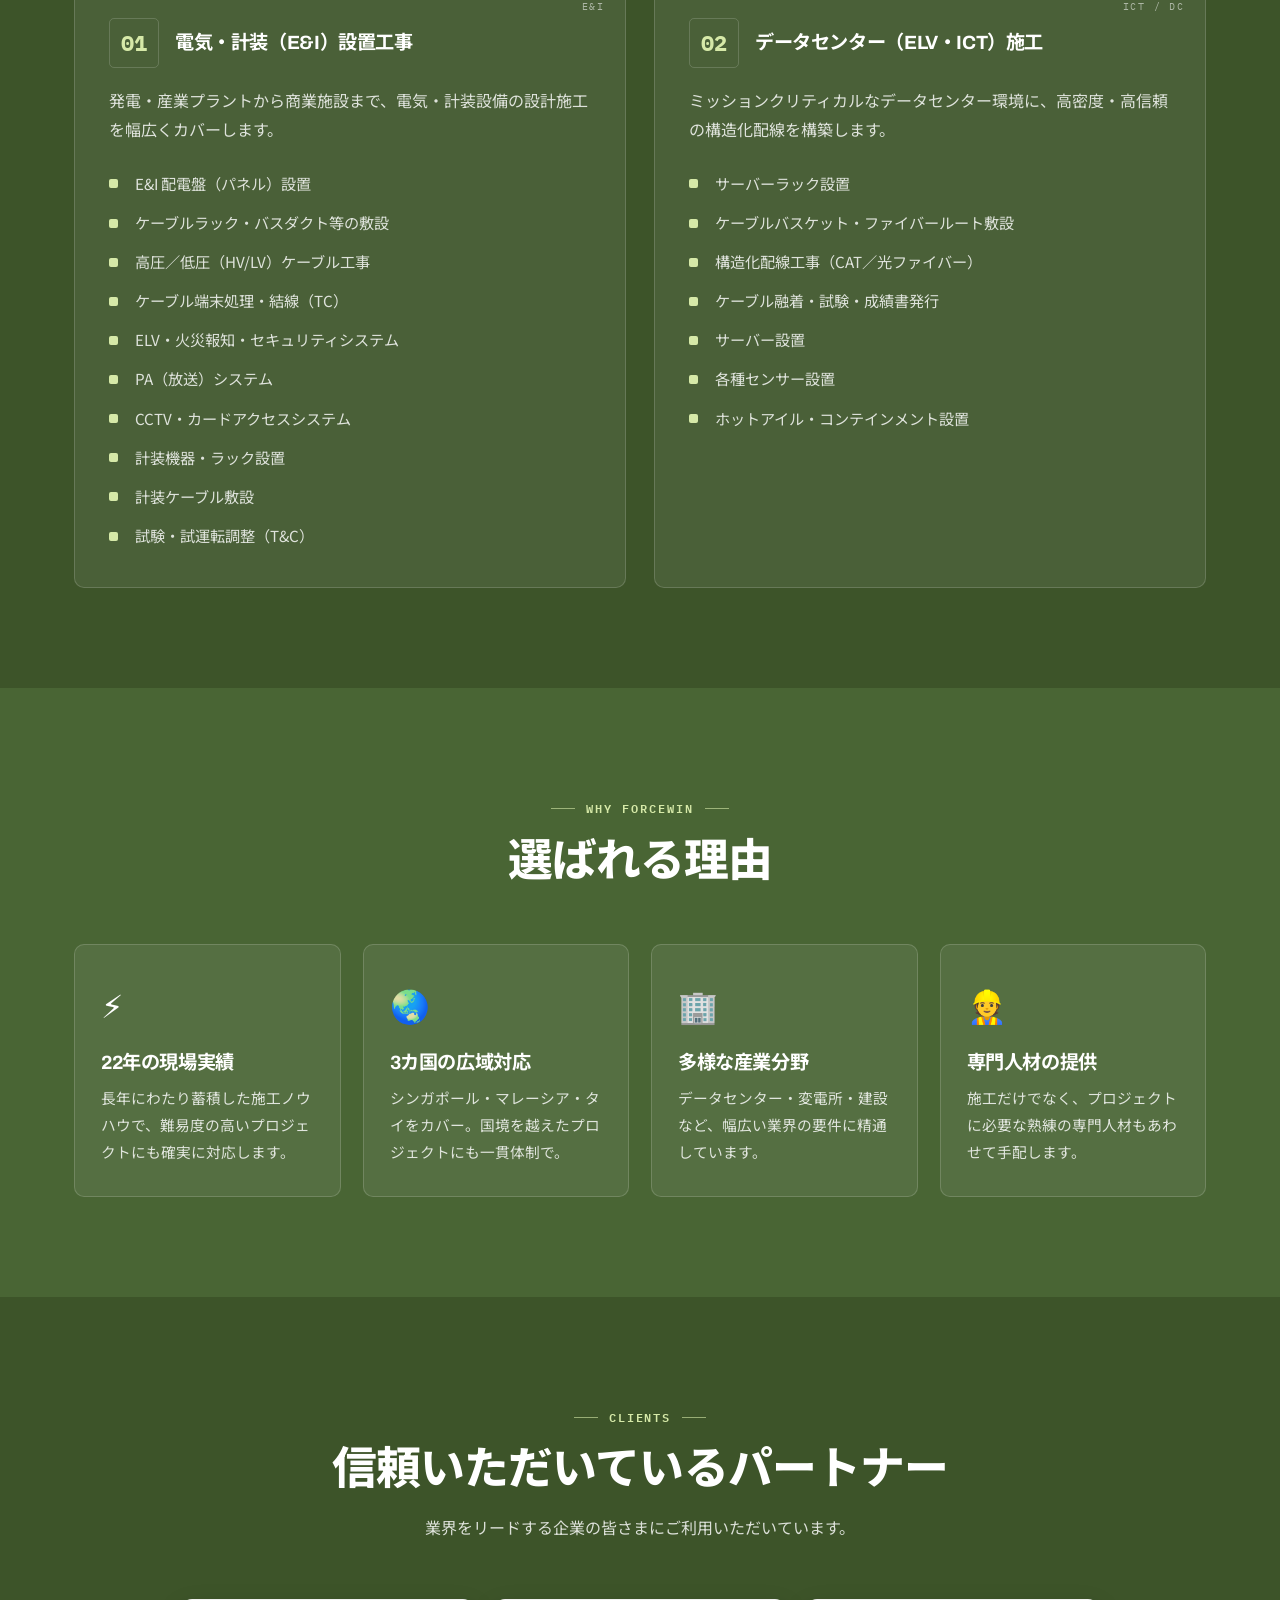
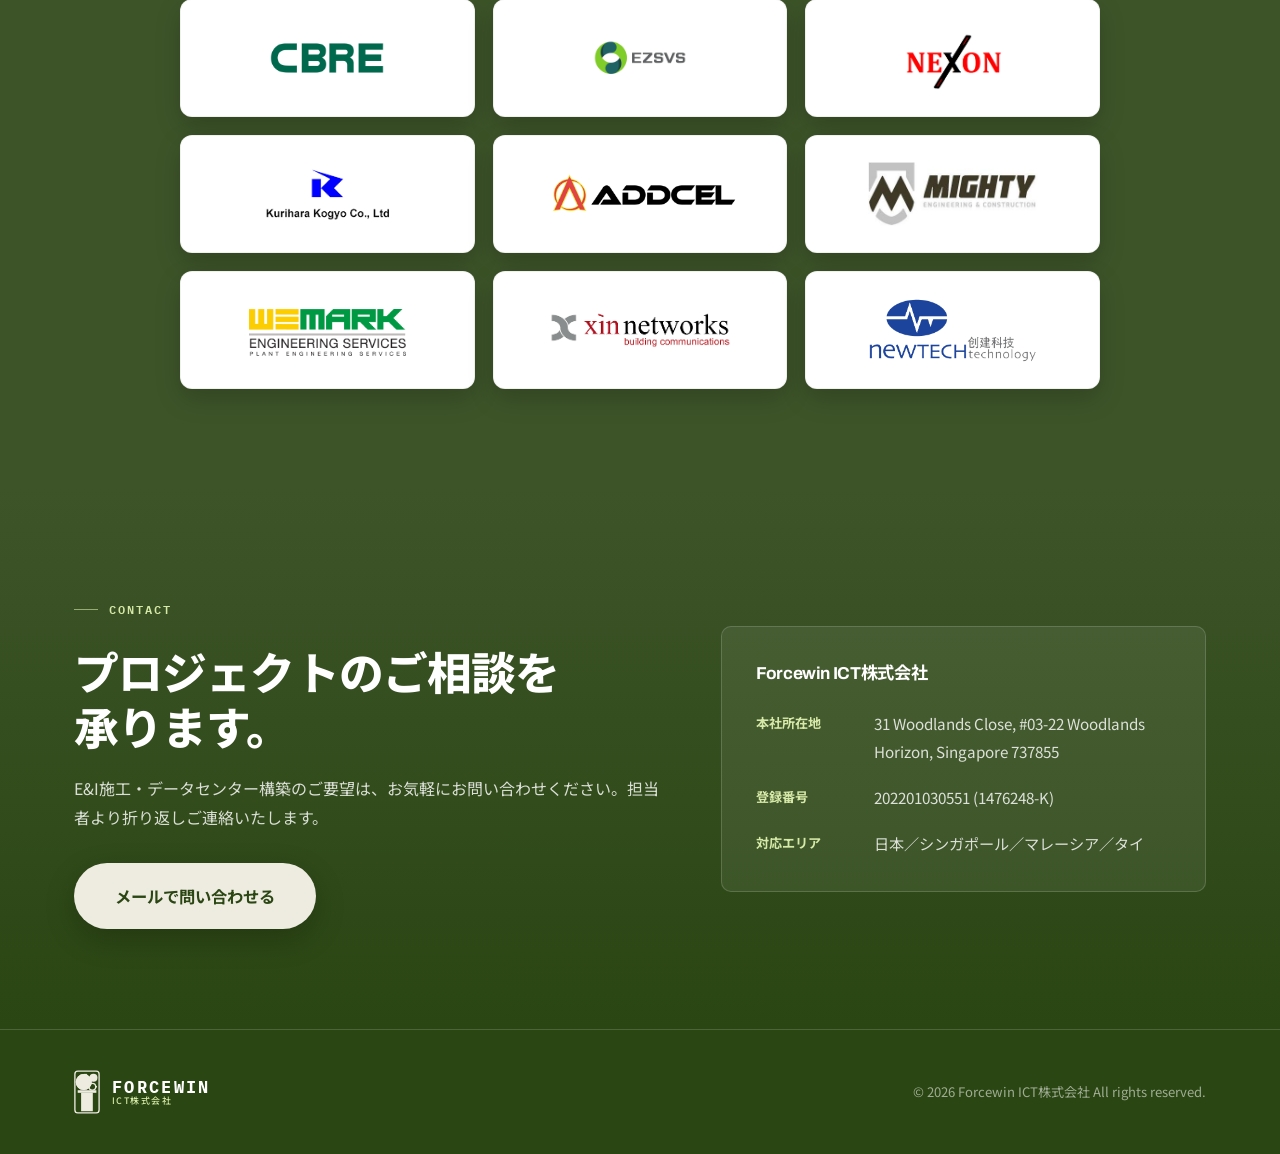
==== commit 1ef95e00: "コピー改善・ヘッダーをクリーム色化・対応エリアに日本追加(4カ国) - ヒーローコピーをミッションクリティカル軸に変更 - 上部ヘッダーをクリーム(#eeebe1)に、ブランド/ナビを濃緑へ調整 - " ====
--- a/index.html
+++ b/index.html
@@ -4,7 +4,7 @@
 <meta charset="UTF-8" />
 <meta name="viewport" content="width=device-width, initial-scale=1.0" />
 <title>Forcewin｜電気・計装（E&I）／データセンター施工 - 信頼の電気計装ソリューション</title>
-<meta name="description" content="Forcewin ICT株式会社は、シンガポール・マレーシア・タイで22年の実績を持つ電気・計装（E&I）専門コントラクター。データセンター、変電所、建設分野に高品質な施工と人材を提供します。" />
+<meta name="description" content="Forcewin ICT株式会社は、日本・シンガポール・マレーシア・タイで事業を展開する、22年の実績を持つ電気・計装（E&I）専門コントラクター。データセンター、変電所、建設分野に高品質な施工と人材を提供します。" />
 <meta name="theme-color" content="#0a0e17" />
 <link rel="icon" type="image/svg+xml" href="assets/logo.svg" />
 
@@ -57,8 +57,8 @@
     <div class="hero-grid" aria-hidden="true"></div>
     <div class="hero-glow" aria-hidden="true"></div>
     <div class="container hero-inner">
-      <p class="eyebrow reveal">シンガポール・マレーシア・タイ　22年の実績</p>
-      <h1 class="reveal">信頼できる<br><span class="accent">電気・計装（E&amp;I）</span>ソリューションを。</h1>
+      <p class="eyebrow reveal">日本・シンガポール・マレーシア・タイ　22年の実績</p>
+      <h1 class="reveal">止められない現場に、<br><span class="accent">止まらない技術</span>を。</h1>
       <p class="hero-lead reveal">データセンター、変電所、建設。高度な現場が求める品質と専門人材を、革新的かつプロフェッショナルに提供します。</p>
       <div class="hero-actions reveal">
         <a href="#services" class="btn btn-primary">サービスを見る</a>
@@ -66,7 +66,7 @@
       </div>
       <dl class="hero-stats reveal">
         <div><dt>業界経験</dt><dd><span data-count="22">0</span><small>年</small></dd></div>
-        <div><dt>対応エリア</dt><dd><span data-count="3">0</span><small>カ国</small></dd></div>
+        <div><dt>対応エリア</dt><dd><span data-count="4">0</span><small>カ国</small></dd></div>
         <div><dt>専門領域</dt><dd>E&amp;I<small>／DC</small></dd></div>
       </dl>
     </div>
@@ -81,7 +81,7 @@
       </div>
       <div class="reveal">
         <p class="lead-text">Forcewin ICT株式会社は、お客様のニーズに合わせた幅広い電気・計装（E&amp;I）施工を提供する専門コントラクターです。</p>
-        <p>シンガポール・マレーシア・タイにおける22年の経験を活かし、データセンター・変電所・建設をはじめとする産業分野のパートナー企業に対し、信頼性の高い請負施工を提供しています。革新的で高品質、かつプロフェッショナルな実装力と人材で、複雑なプロジェクトを成功へ導きます。</p>
+        <p>シンガポール・マレーシア・タイで培った22年の経験を活かし、日本を含む各エリアで、データセンター・変電所・建設をはじめとする産業分野のパートナー企業に、信頼性の高い請負施工を提供しています。革新的で高品質、かつプロフェッショナルな実装力と人材で、複雑なプロジェクトを成功へ導きます。</p>
       </div>
     </div>
   </section>
@@ -204,7 +204,7 @@
         <dl class="info-list">
           <div><dt>本社所在地</dt><dd>31 Woodlands Close, #03-22 Woodlands Horizon, Singapore 737855</dd></div>
           <div><dt>登録番号</dt><dd>202201030551 (1476248-K)</dd></div>
-          <div><dt>対応エリア</dt><dd>シンガポール／マレーシア／タイ</dd></div>
+          <div><dt>対応エリア</dt><dd>日本／シンガポール／マレーシア／タイ</dd></div>
         </dl>
       </div>
     </div>
--- a/styles.css
+++ b/styles.css
@@ -54,14 +54,15 @@
 /* ---------- Header ---------- */
 .site-header{
   position:fixed;top:0;left:0;right:0;z-index:100;
-  transition:background .35s var(--ease),border-color .35s var(--ease),backdrop-filter .35s;
-  border-bottom:1px solid transparent;
-}
-.site-header.scrolled{
-  background:rgba(42,70,18,.78);
-  backdrop-filter:saturate(160%) blur(14px);
-  border-bottom-color:var(--line);
-}
+  background:var(--cream);
+  border-bottom:1px solid rgba(42,70,18,.12);
+  transition:box-shadow .35s var(--ease);
+}
+.site-header.scrolled{box-shadow:0 6px 24px rgba(0,0,0,.16)}
+/* header sits on cream → brand & nav use dark green for contrast */
+.site-header .brand-logo{background-color:#496534}
+.site-header .brand-text{color:#2a4612}
+.site-header .brand-text small{color:#496534}
 .header-inner{display:flex;align-items:center;justify-content:space-between;height:72px}
 .brand{display:flex;align-items:center;gap:12px}
 .brand-text{
@@ -71,31 +72,31 @@
 .brand-text small{font-size:.56rem;letter-spacing:.16em;color:var(--accent);font-weight:500;font-family:"Noto Sans JP",sans-serif}
 
 .nav{display:flex;align-items:center;gap:34px}
-.nav a{font-size:.92rem;color:var(--ink-soft);transition:color .2s;position:relative}
+.nav a{font-size:.92rem;color:#3a4d2b;transition:color .2s;position:relative}
 .nav a:not(.nav-cta)::after{
   content:"";position:absolute;left:0;bottom:-6px;width:0;height:2px;
-  background:var(--accent);transition:width .3s var(--ease);
-}
-.nav a:not(.nav-cta):hover{color:var(--ink)}
+  background:#496534;transition:width .3s var(--ease);
+}
+.nav a:not(.nav-cta):hover{color:#1f3a0e}
 .nav a:not(.nav-cta):hover::after{width:100%}
 .nav-cta{
-  background:var(--cream);color:var(--accent-ink);font-weight:700;
-  padding:9px 18px;border-radius:999px;transition:transform .2s,box-shadow .2s;
-}
-.nav-cta:hover{transform:translateY(-2px);box-shadow:0 8px 22px rgba(0,0,0,.25)}
+  background:#496534;color:var(--cream);font-weight:700;
+  padding:9px 18px;border-radius:999px;transition:transform .2s,box-shadow .2s,background .2s;
+}
+.nav-cta:hover{transform:translateY(-2px);background:#3a5320;box-shadow:0 8px 22px rgba(42,70,18,.3)}
 
 .menu-toggle{display:none;flex-direction:column;gap:5px;background:none;border:0;cursor:pointer;padding:8px}
-.menu-toggle span{width:24px;height:2px;background:var(--ink);transition:.3s var(--ease)}
+.menu-toggle span{width:24px;height:2px;background:#2a4612;transition:.3s var(--ease)}
 .menu-toggle[aria-expanded="true"] span:nth-child(1){transform:translateY(7px) rotate(45deg)}
 .menu-toggle[aria-expanded="true"] span:nth-child(2){opacity:0}
 .menu-toggle[aria-expanded="true"] span:nth-child(3){transform:translateY(-7px) rotate(-45deg)}
 
 .mobile-nav{
-  display:none;flex-direction:column;background:var(--bg-deep);
-  border-top:1px solid var(--line);overflow:hidden;max-height:0;transition:max-height .4s var(--ease);
+  display:none;flex-direction:column;background:var(--cream);
+  border-top:1px solid rgba(42,70,18,.12);overflow:hidden;max-height:0;transition:max-height .4s var(--ease);
 }
 .mobile-nav.open{max-height:340px}
-.mobile-nav a{padding:16px 24px;border-bottom:1px solid var(--line);color:var(--ink-soft)}
+.mobile-nav a{padding:16px 24px;border-bottom:1px solid rgba(42,70,18,.1);color:#2a4612}
 
 /* ---------- Hero ---------- */
 .hero{position:relative;padding:170px 0 110px;overflow:hidden}
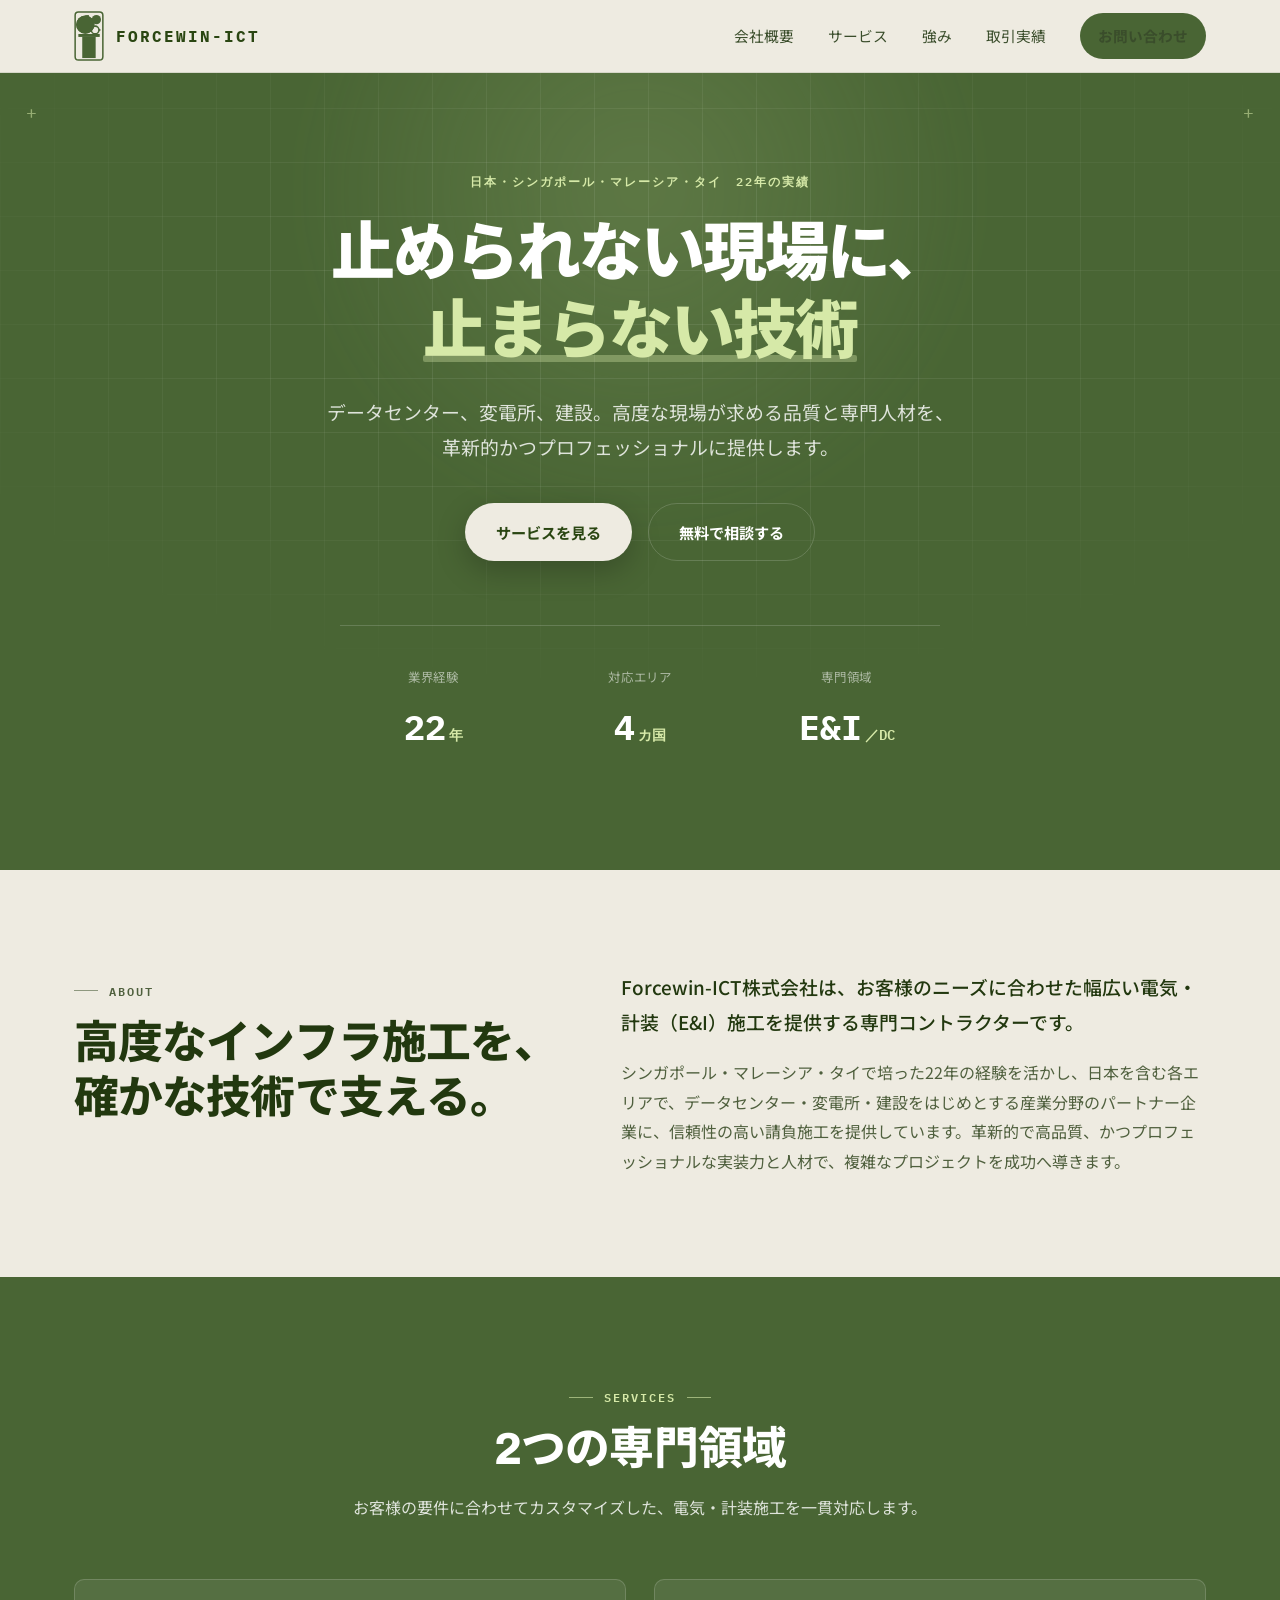
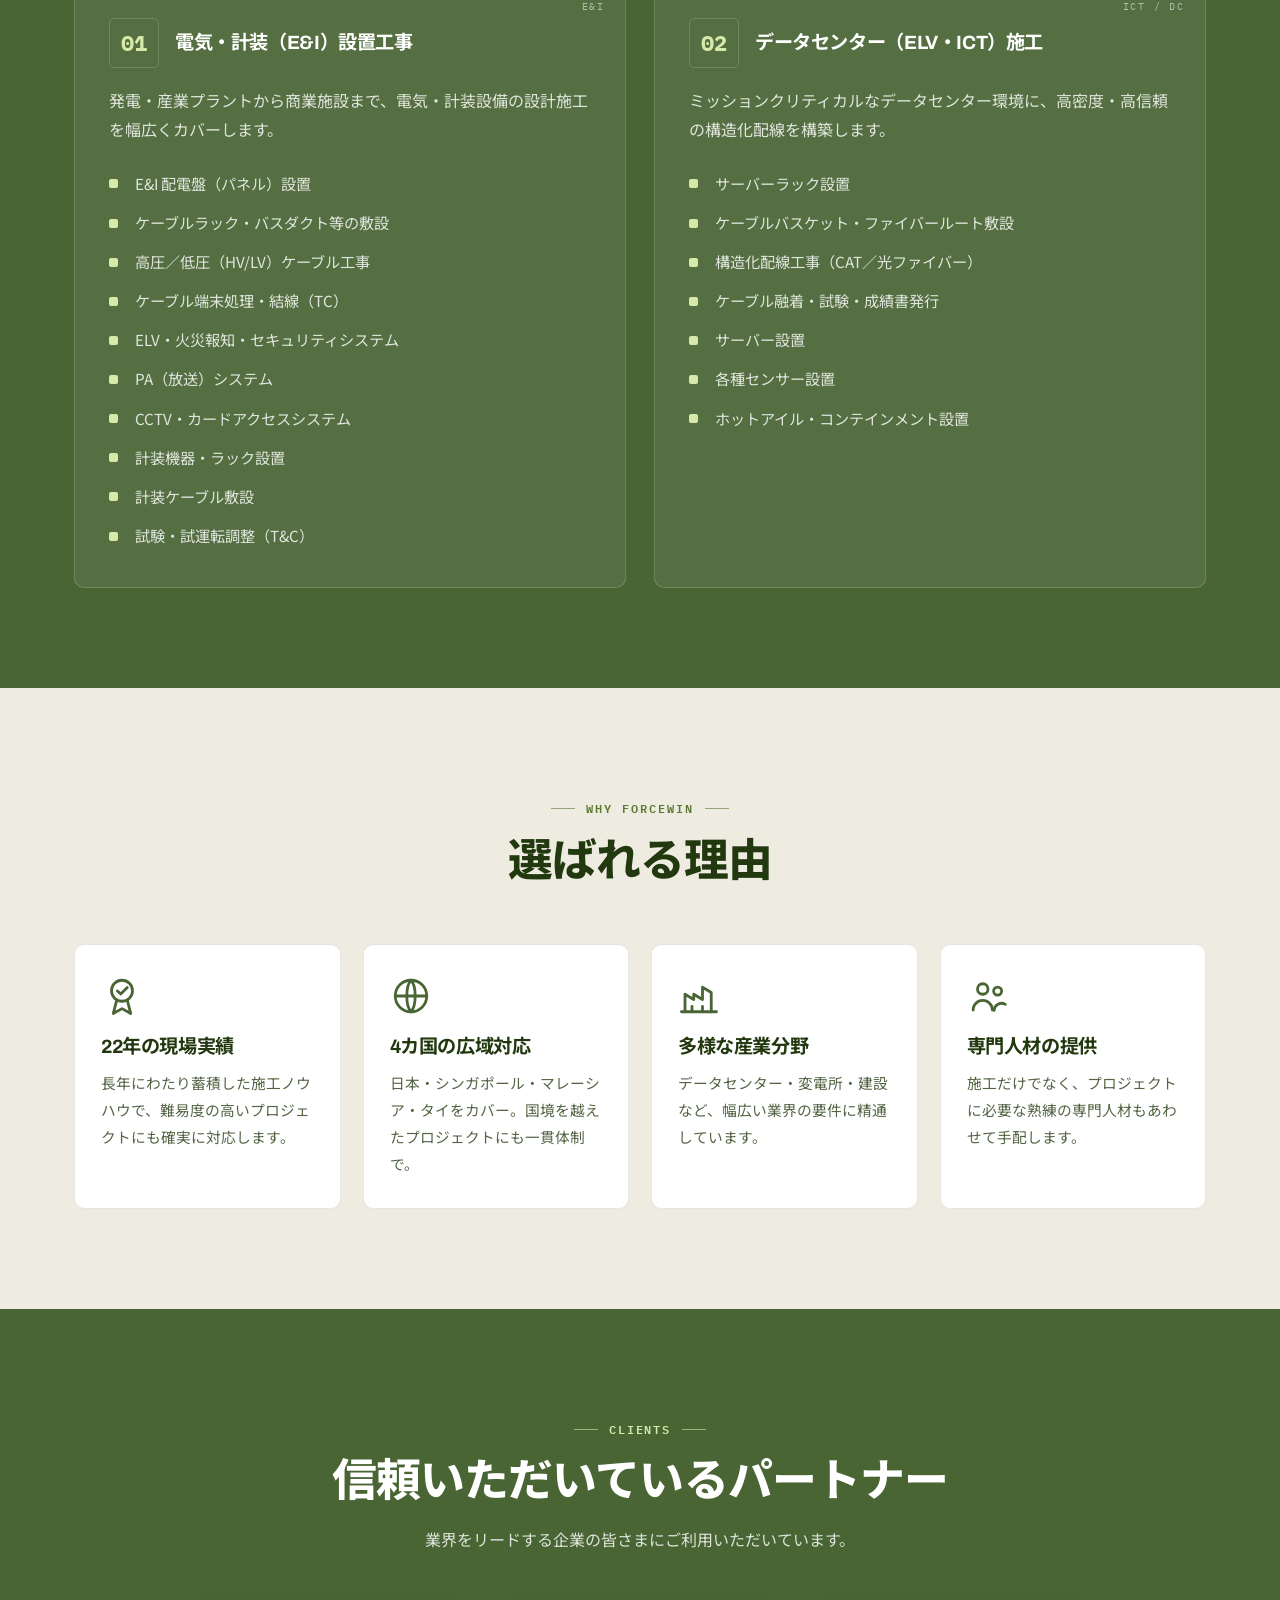
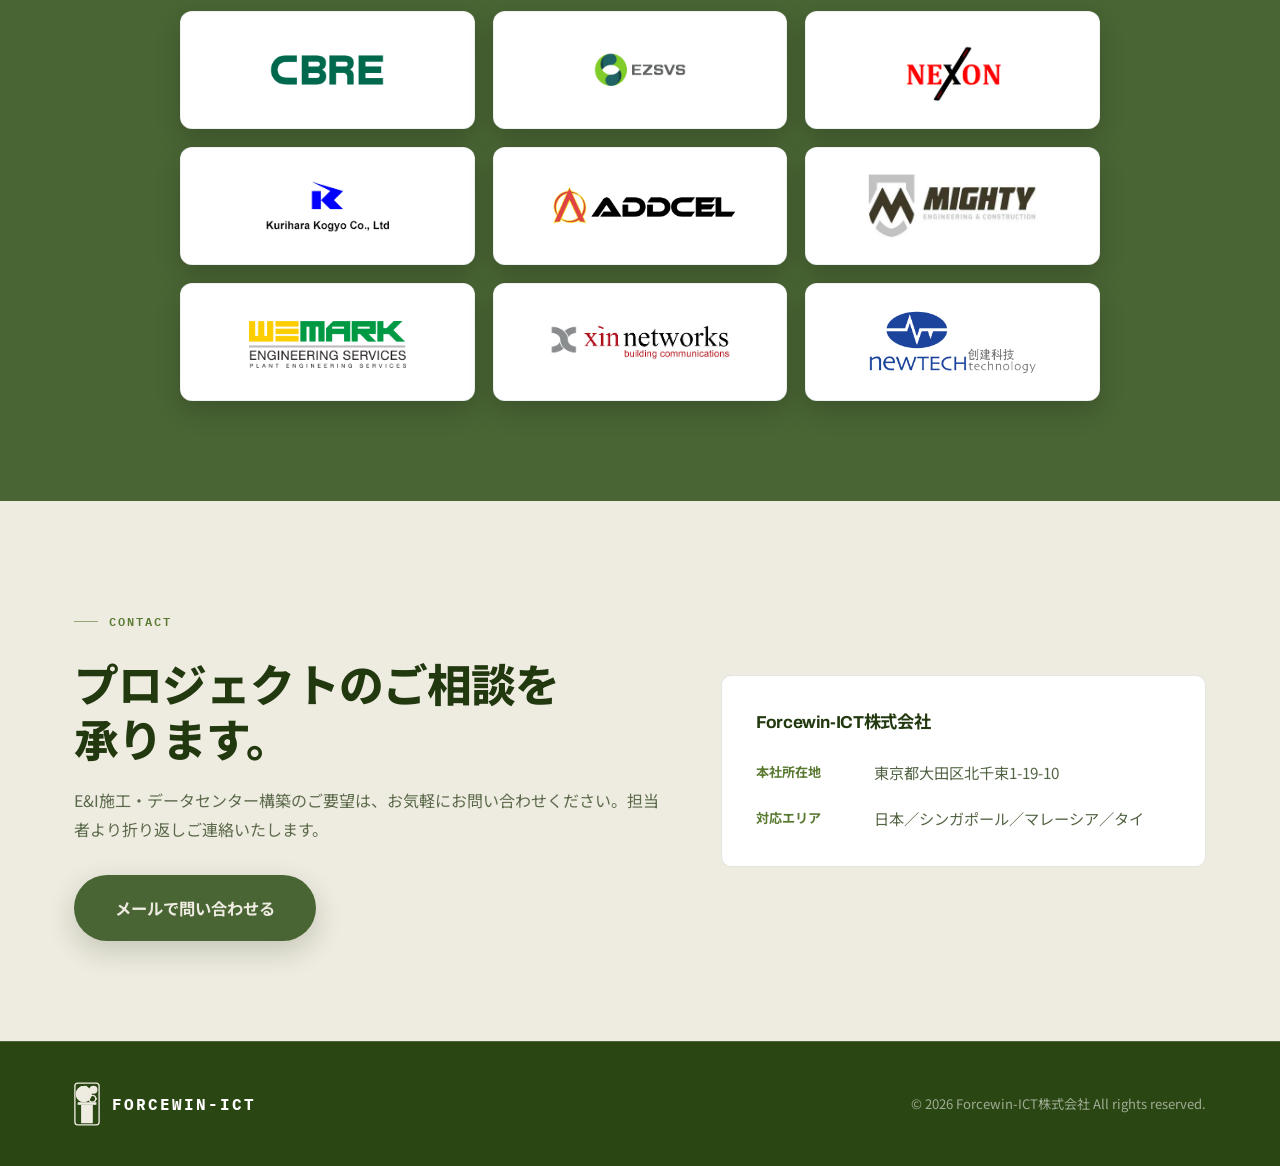
==== commit b5112bcc: "ブランド/配色/会社情報を更新 - 社名を Forcewin-ICT株式会社 に統一、ヘッダー表記は1行(FORCEWIN-ICT) - セクション背景を緑/クリームの交互配色に - 選ばれる理由の絵" ====
--- a/index.html
+++ b/index.html
@@ -4,7 +4,7 @@
 <meta charset="UTF-8" />
 <meta name="viewport" content="width=device-width, initial-scale=1.0" />
 <title>Forcewin｜電気・計装（E&I）／データセンター施工 - 信頼の電気計装ソリューション</title>
-<meta name="description" content="Forcewin ICT株式会社は、日本・シンガポール・マレーシア・タイで事業を展開する、22年の実績を持つ電気・計装（E&I）専門コントラクター。データセンター、変電所、建設分野に高品質な施工と人材を提供します。" />
+<meta name="description" content="Forcewin-ICT株式会社は、日本・シンガポール・マレーシア・タイで事業を展開する、22年の実績を持つ電気・計装（E&I）専門コントラクター。データセンター、変電所、建設分野に高品質な施工と人材を提供します。" />
 <meta name="theme-color" content="#0a0e17" />
 <link rel="icon" type="image/svg+xml" href="assets/logo.svg" />
 
@@ -26,9 +26,9 @@
 <!-- Header -->
 <header class="site-header" id="siteHeader">
   <div class="container header-inner">
-    <a href="#top" class="brand" aria-label="Forcewin ICT株式会社 ホーム">
+    <a href="#top" class="brand" aria-label="Forcewin-ICT株式会社 ホーム">
       <span class="brand-logo" aria-hidden="true"></span>
-      <span class="brand-text">FORCEWIN<small>ICT株式会社</small></span>
+      <span class="brand-text">FORCEWIN-ICT</span>
     </a>
     <nav class="nav" aria-label="メインナビゲーション">
       <a href="#about">会社概要</a>
@@ -58,7 +58,7 @@
     <div class="hero-glow" aria-hidden="true"></div>
     <div class="container hero-inner">
       <p class="eyebrow reveal">日本・シンガポール・マレーシア・タイ　22年の実績</p>
-      <h1 class="reveal">止められない現場に、<br><span class="accent">止まらない技術</span>を。</h1>
+      <h1 class="reveal">止められない現場に、<br><span class="accent">止まらない技術</span></h1>
       <p class="hero-lead reveal">データセンター、変電所、建設。高度な現場が求める品質と専門人材を、革新的かつプロフェッショナルに提供します。</p>
       <div class="hero-actions reveal">
         <a href="#services" class="btn btn-primary">サービスを見る</a>
@@ -73,21 +73,21 @@
   </section>
 
   <!-- About -->
-  <section class="section" id="about">
+  <section class="section section-cream" id="about">
     <div class="container about-grid">
       <div class="reveal">
         <p class="section-label">About</p>
         <h2>高度なインフラ施工を、<br>確かな技術で支える。</h2>
       </div>
       <div class="reveal">
-        <p class="lead-text">Forcewin ICT株式会社は、お客様のニーズに合わせた幅広い電気・計装（E&amp;I）施工を提供する専門コントラクターです。</p>
+        <p class="lead-text">Forcewin-ICT株式会社は、お客様のニーズに合わせた幅広い電気・計装（E&amp;I）施工を提供する専門コントラクターです。</p>
         <p>シンガポール・マレーシア・タイで培った22年の経験を活かし、日本を含む各エリアで、データセンター・変電所・建設をはじめとする産業分野のパートナー企業に、信頼性の高い請負施工を提供しています。革新的で高品質、かつプロフェッショナルな実装力と人材で、複雑なプロジェクトを成功へ導きます。</p>
       </div>
     </div>
   </section>
 
   <!-- Services -->
-  <section class="section section-dark" id="services">
+  <section class="section" id="services">
     <div class="container">
       <div class="section-head reveal">
         <p class="section-label">Services</p>
@@ -137,7 +137,7 @@
   </section>
 
   <!-- Strengths -->
-  <section class="section" id="strengths">
+  <section class="section section-cream" id="strengths">
     <div class="container">
       <div class="section-head reveal">
         <p class="section-label">Why Forcewin</p>
@@ -145,22 +145,47 @@
       </div>
       <div class="strength-grid">
         <div class="strength-card reveal">
-          <span class="strength-icon" aria-hidden="true">⚡</span>
+          <span class="strength-icon" aria-hidden="true">
+            <svg viewBox="0 0 24 24" fill="none" stroke="currentColor" stroke-width="1.6" stroke-linecap="round" stroke-linejoin="round">
+              <circle cx="12" cy="9" r="6"/>
+              <path d="M9 14.4 7 22l5-2.8L17 22l-2-7.6"/>
+              <path d="M9.4 9.1l1.9 1.8L15 7.2"/>
+            </svg>
+          </span>
           <h3>22年の現場実績</h3>
           <p>長年にわたり蓄積した施工ノウハウで、難易度の高いプロジェクトにも確実に対応します。</p>
         </div>
         <div class="strength-card reveal">
-          <span class="strength-icon" aria-hidden="true">🌏</span>
-          <h3>3カ国の広域対応</h3>
-          <p>シンガポール・マレーシア・タイをカバー。国境を越えたプロジェクトにも一貫体制で。</p>
-        </div>
-        <div class="strength-card reveal">
-          <span class="strength-icon" aria-hidden="true">🏢</span>
+          <span class="strength-icon" aria-hidden="true">
+            <svg viewBox="0 0 24 24" fill="none" stroke="currentColor" stroke-width="1.6" stroke-linecap="round" stroke-linejoin="round">
+              <circle cx="12" cy="12" r="9"/>
+              <path d="M3 12h18"/>
+              <path d="M12 3c3.2 3.4 3.2 14.6 0 18M12 3c-3.2 3.4-3.2 14.6 0 18"/>
+            </svg>
+          </span>
+          <h3>4カ国の広域対応</h3>
+          <p>日本・シンガポール・マレーシア・タイをカバー。国境を越えたプロジェクトにも一貫体制で。</p>
+        </div>
+        <div class="strength-card reveal">
+          <span class="strength-icon" aria-hidden="true">
+            <svg viewBox="0 0 24 24" fill="none" stroke="currentColor" stroke-width="1.6" stroke-linecap="round" stroke-linejoin="round">
+              <path d="M2 21h20"/>
+              <path d="M4 21V11l5 3V11l5 3V7l5 3v11"/>
+              <path d="M8 21v-3M14 21v-3"/>
+            </svg>
+          </span>
           <h3>多様な産業分野</h3>
           <p>データセンター・変電所・建設など、幅広い業界の要件に精通しています。</p>
         </div>
         <div class="strength-card reveal">
-          <span class="strength-icon" aria-hidden="true">👷</span>
+          <span class="strength-icon" aria-hidden="true">
+            <svg viewBox="0 0 24 24" fill="none" stroke="currentColor" stroke-width="1.6" stroke-linecap="round" stroke-linejoin="round">
+              <circle cx="9" cy="8" r="3"/>
+              <path d="M3.5 20a5.5 5.5 0 0 1 11 0"/>
+              <circle cx="17.5" cy="9.2" r="2.3"/>
+              <path d="M15.5 20.2a4.2 4.2 0 0 1 6.4-3.4"/>
+            </svg>
+          </span>
           <h3>専門人材の提供</h3>
           <p>施工だけでなく、プロジェクトに必要な熟練の専門人材もあわせて手配します。</p>
         </div>
@@ -169,7 +194,7 @@
   </section>
 
   <!-- Clients -->
-  <section class="section section-dark" id="clients">
+  <section class="section" id="clients">
     <div class="container">
       <div class="section-head reveal">
         <p class="section-label">Clients</p>
@@ -191,7 +216,7 @@
   </section>
 
   <!-- CTA / Contact -->
-  <section class="section section-cta" id="contact">
+  <section class="section section-cream" id="contact">
     <div class="container cta-inner">
       <div class="reveal">
         <p class="section-label">Contact</p>
@@ -200,10 +225,9 @@
         <a href="mailto:info@forcewin.com.sg" class="btn btn-primary btn-lg">メールで問い合わせる</a>
       </div>
       <div class="company-card reveal">
-        <h3>Forcewin ICT株式会社</h3>
+        <h3>Forcewin-ICT株式会社</h3>
         <dl class="info-list">
-          <div><dt>本社所在地</dt><dd>31 Woodlands Close, #03-22 Woodlands Horizon, Singapore 737855</dd></div>
-          <div><dt>登録番号</dt><dd>202201030551 (1476248-K)</dd></div>
+          <div><dt>本社所在地</dt><dd>東京都大田区北千束1-19-10</dd></div>
           <div><dt>対応エリア</dt><dd>日本／シンガポール／マレーシア／タイ</dd></div>
         </dl>
       </div>
@@ -216,9 +240,9 @@
   <div class="container footer-inner">
     <div class="brand brand-footer">
       <span class="brand-logo brand-logo-sm" aria-hidden="true"></span>
-      <span class="brand-text">FORCEWIN<small>ICT株式会社</small></span>
-    </div>
-    <p class="copyright">© <span id="year"></span> Forcewin ICT株式会社 All rights reserved.</p>
+      <span class="brand-text">FORCEWIN-ICT</span>
+    </div>
+    <p class="copyright">© <span id="year"></span> Forcewin-ICT株式会社 All rights reserved.</p>
   </div>
 </footer>
 
--- a/styles.css
+++ b/styles.css
@@ -66,10 +66,9 @@
 .header-inner{display:flex;align-items:center;justify-content:space-between;height:72px}
 .brand{display:flex;align-items:center;gap:12px}
 .brand-text{
-  font-family:var(--font-mono);font-weight:700;font-size:1.05rem;
-  letter-spacing:.14em;display:flex;flex-direction:column;line-height:1.1;color:var(--ink);
-}
-.brand-text small{font-size:.56rem;letter-spacing:.16em;color:var(--accent);font-weight:500;font-family:"Noto Sans JP",sans-serif}
+  font-family:var(--font-mono);font-weight:700;font-size:1.02rem;
+  letter-spacing:.12em;line-height:1;color:var(--ink);white-space:nowrap;
+}
 
 .nav{display:flex;align-items:center;gap:34px}
 .nav a{font-size:.92rem;color:#3a4d2b;transition:color .2s;position:relative}
@@ -191,7 +190,8 @@
   transition:transform .3s var(--ease),border-color .3s,background .3s;
 }
 .strength-card:hover{transform:translateY(-5px);border-color:rgba(255,255,255,.32);background:var(--surface-hover)}
-.strength-icon{font-size:2rem;display:block;margin-bottom:16px}
+.strength-icon{display:block;margin-bottom:18px;color:#496534}
+.strength-icon svg{width:42px;height:42px;display:block}
 .strength-card h3{margin-bottom:10px}
 .strength-card p{color:var(--ink-soft);font-size:.92rem}
 
@@ -301,3 +301,37 @@
 @media (max-width:560px){
   .hero::before,.hero::after{display:none}
 }
+
+/* ===== Cream sections (alternating green / cream) ===== */
+.section-cream{background:var(--cream);color:#2f3d22}
+.section-cream h2,.section-cream h3{color:#22380f}
+.section-cream .section-label{color:#5a7a32}
+.section-cream .section-sub{color:rgba(34,56,15,.72)}
+.section-cream .lead-text{color:#22380f}
+.section-cream p,
+.section-cream .about-grid p:not(.lead-text){color:rgba(34,56,15,.78)}
+
+/* cards on cream → solid white with dark ink */
+.section-cream .service-card,
+.section-cream .strength-card,
+.section-cream .company-card{
+  background:#ffffff;border-color:rgba(34,56,15,.12);
+}
+.section-cream .service-card:hover,
+.section-cream .strength-card:hover{
+  background:#ffffff;border-color:rgba(34,56,15,.28);box-shadow:0 22px 46px rgba(34,56,15,.14);
+}
+.section-cream .service-num{color:#496534;border-color:rgba(34,56,15,.22)}
+.section-cream .service-desc,
+.section-cream .strength-card p,
+.section-cream .feature-list li{color:rgba(34,56,15,.78)}
+.section-cream .feature-list li::before,
+.section-cream .service-card::before{background:#5a7a32}
+.section-cream .service-card::after{color:rgba(34,56,15,.42)}
+.section-cream .strength-icon{color:#496534}
+.section-cream .info-list dt{color:#5a7a32}
+.section-cream .info-list dd{color:rgba(34,56,15,.78)}
+
+/* CTA button on cream → green fill */
+.section-cream .btn-primary{background:#496534;color:var(--cream);box-shadow:0 10px 28px rgba(34,56,15,.2)}
+.section-cream .btn-primary:hover{background:#3a5320;box-shadow:0 16px 38px rgba(34,56,15,.28)}
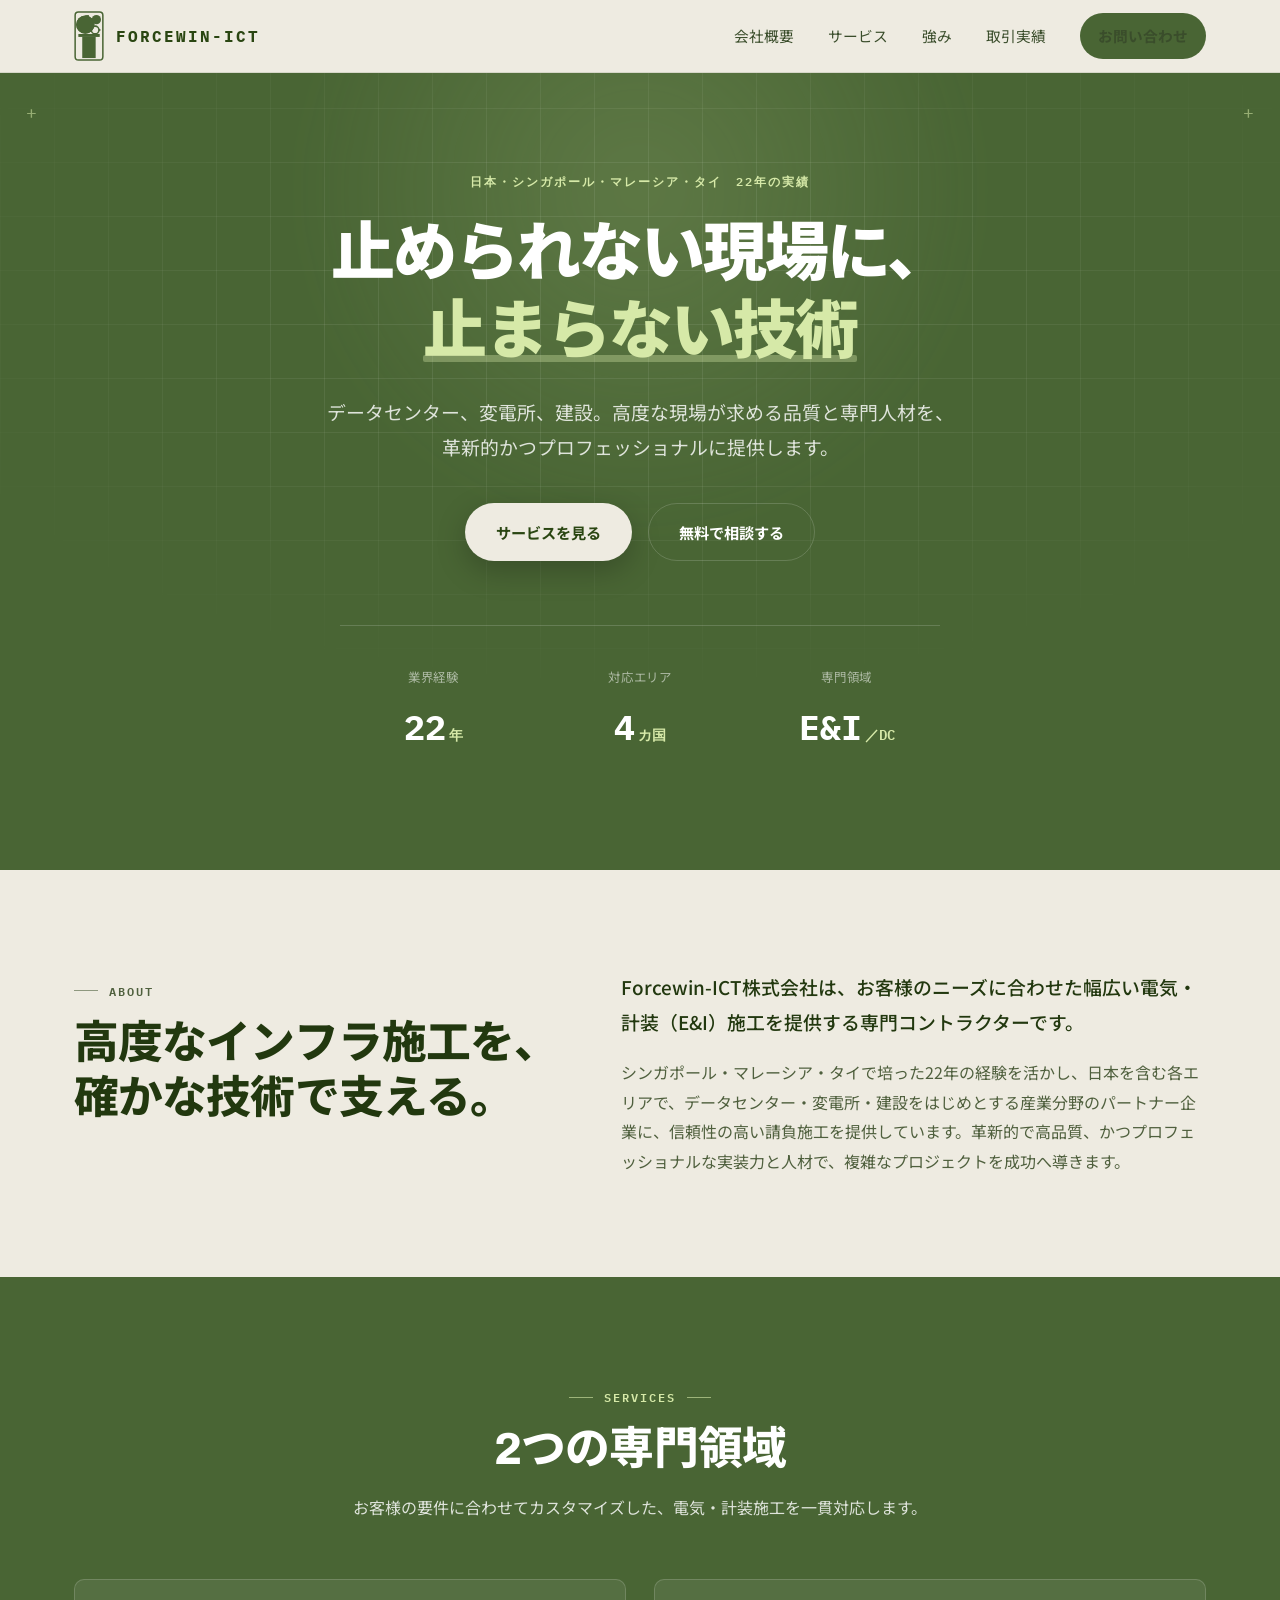
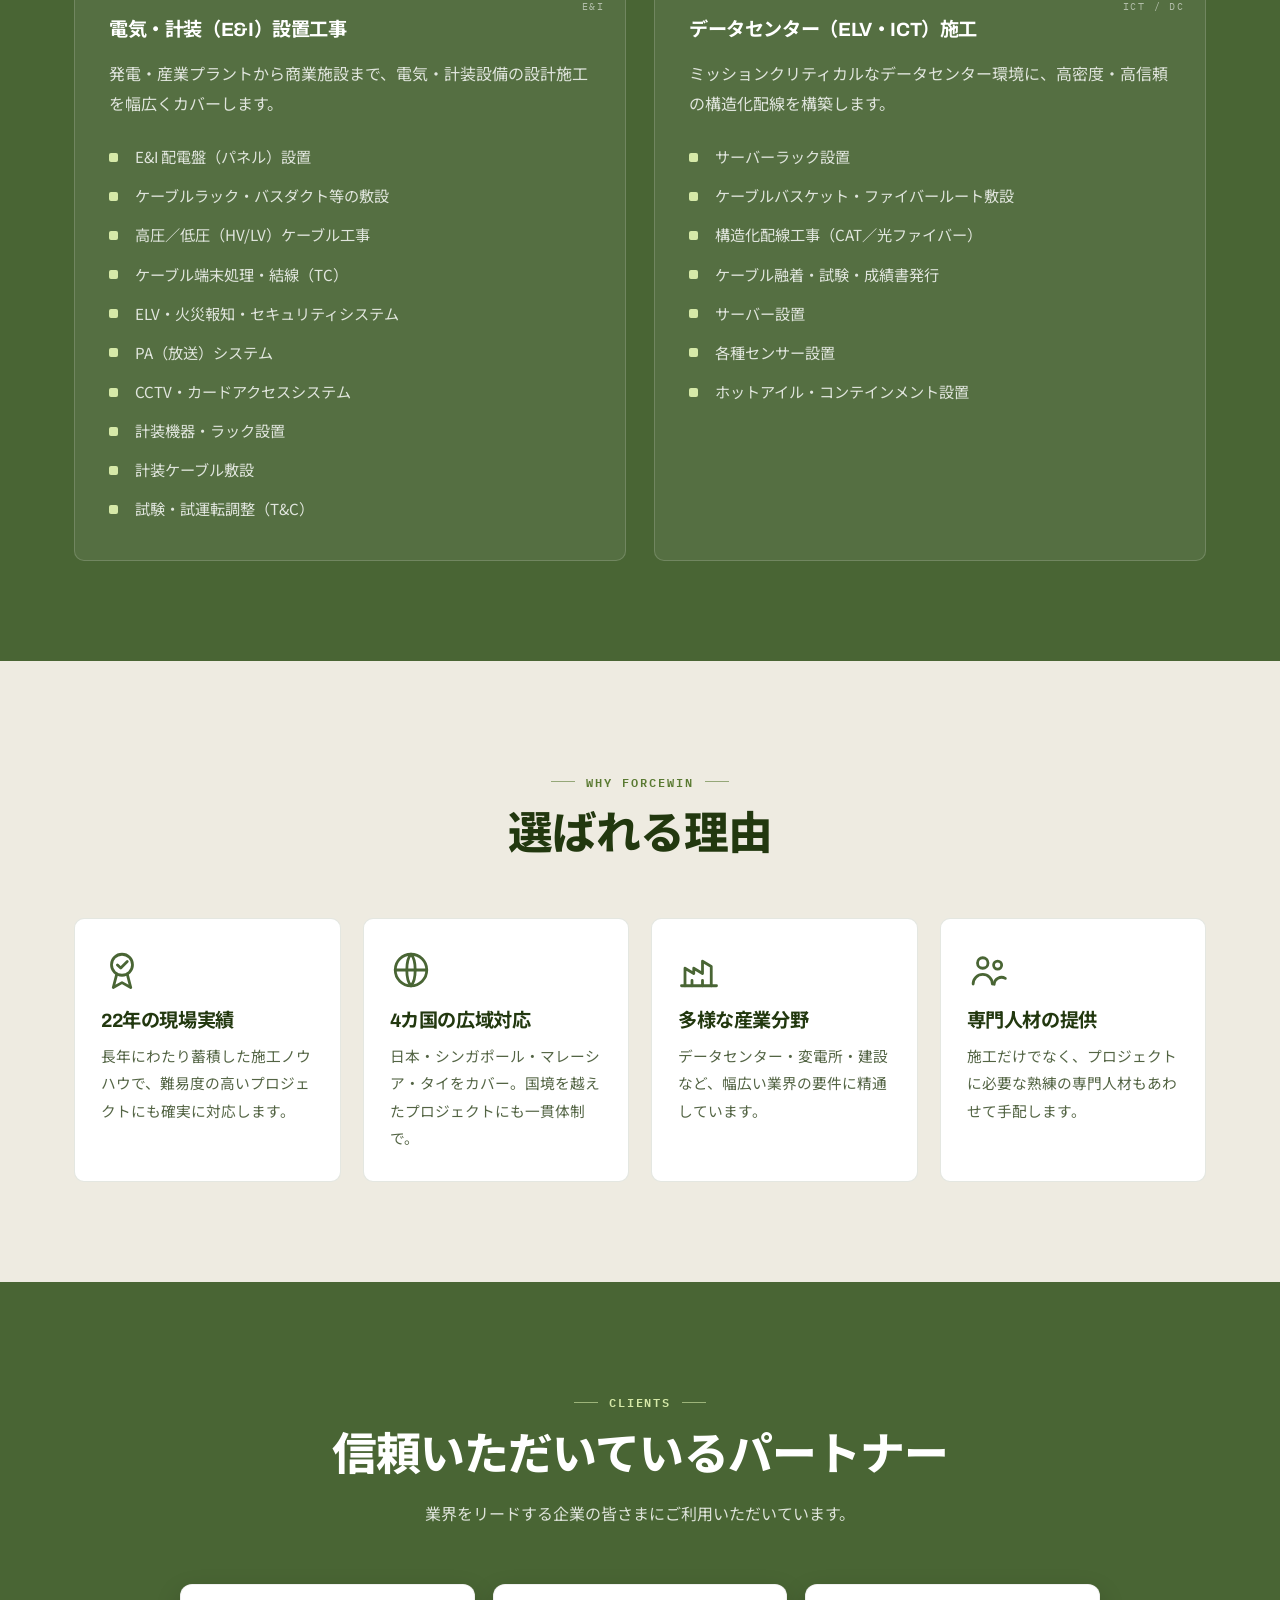
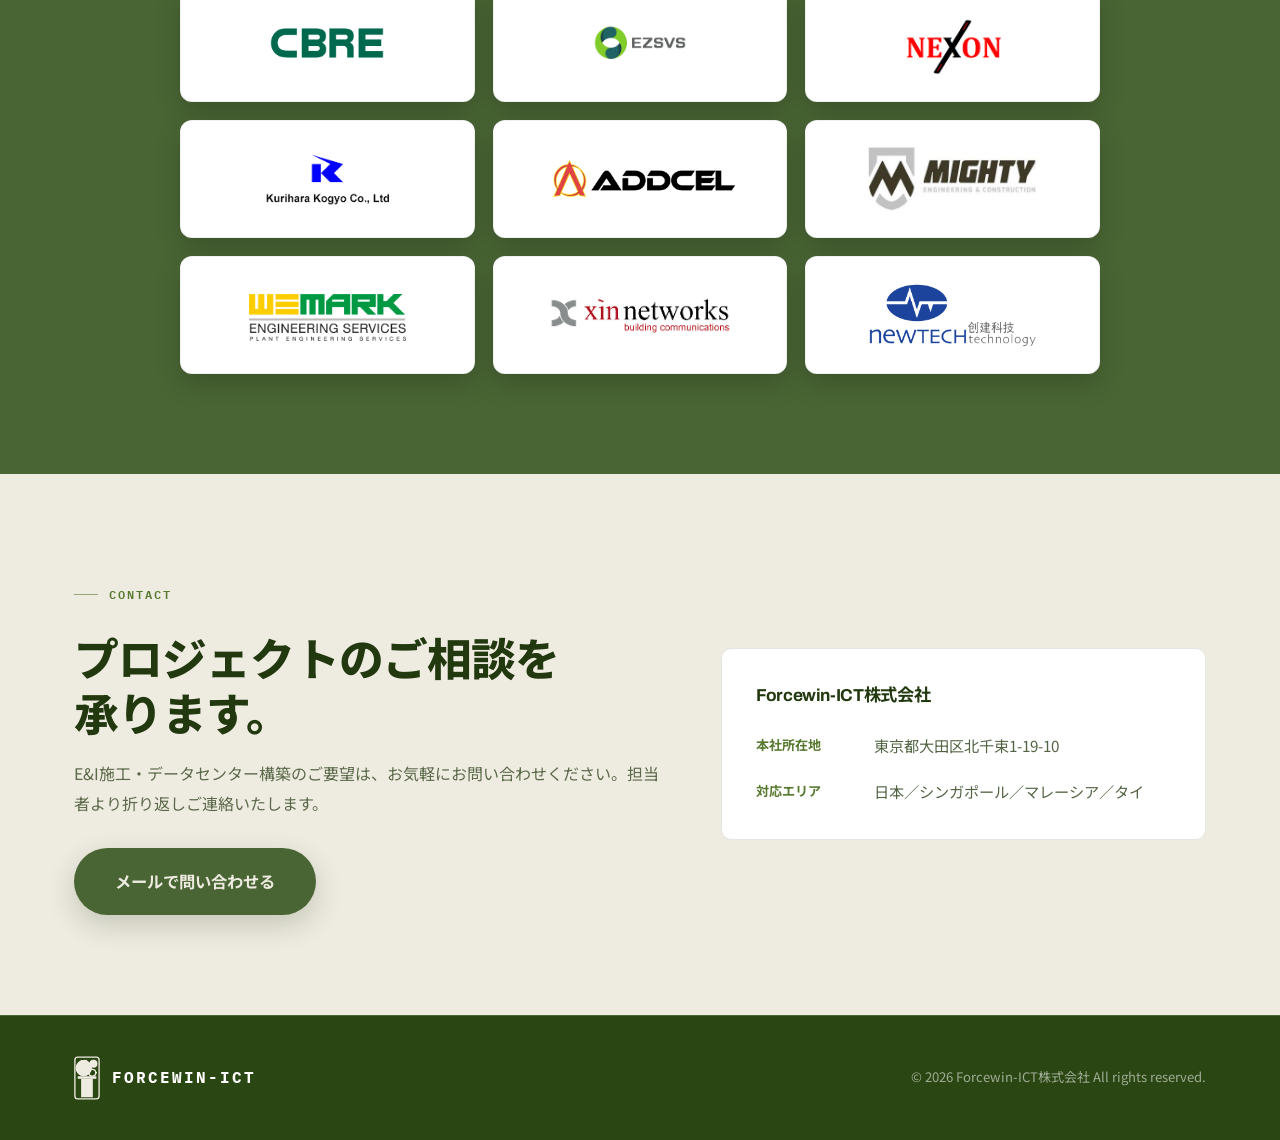
==== commit 8efeeca9: "サービスカードの01/02番号を削除" ====
--- a/index.html
+++ b/index.html
@@ -98,7 +98,6 @@
       <div class="services-grid">
         <article class="service-card reveal" data-tag="E&amp;I">
           <div class="service-head">
-            <span class="service-num">01</span>
             <h3>電気・計装（E&amp;I）設置工事</h3>
           </div>
           <p class="service-desc">発電・産業プラントから商業施設まで、電気・計装設備の設計施工を幅広くカバーします。</p>
@@ -118,7 +117,6 @@
 
         <article class="service-card reveal" data-tag="ICT / DC">
           <div class="service-head">
-            <span class="service-num">02</span>
             <h3>データセンター（ELV・ICT）施工</h3>
           </div>
           <p class="service-desc">ミッションクリティカルなデータセンター環境に、高密度・高信頼の構造化配線を構築します。</p>
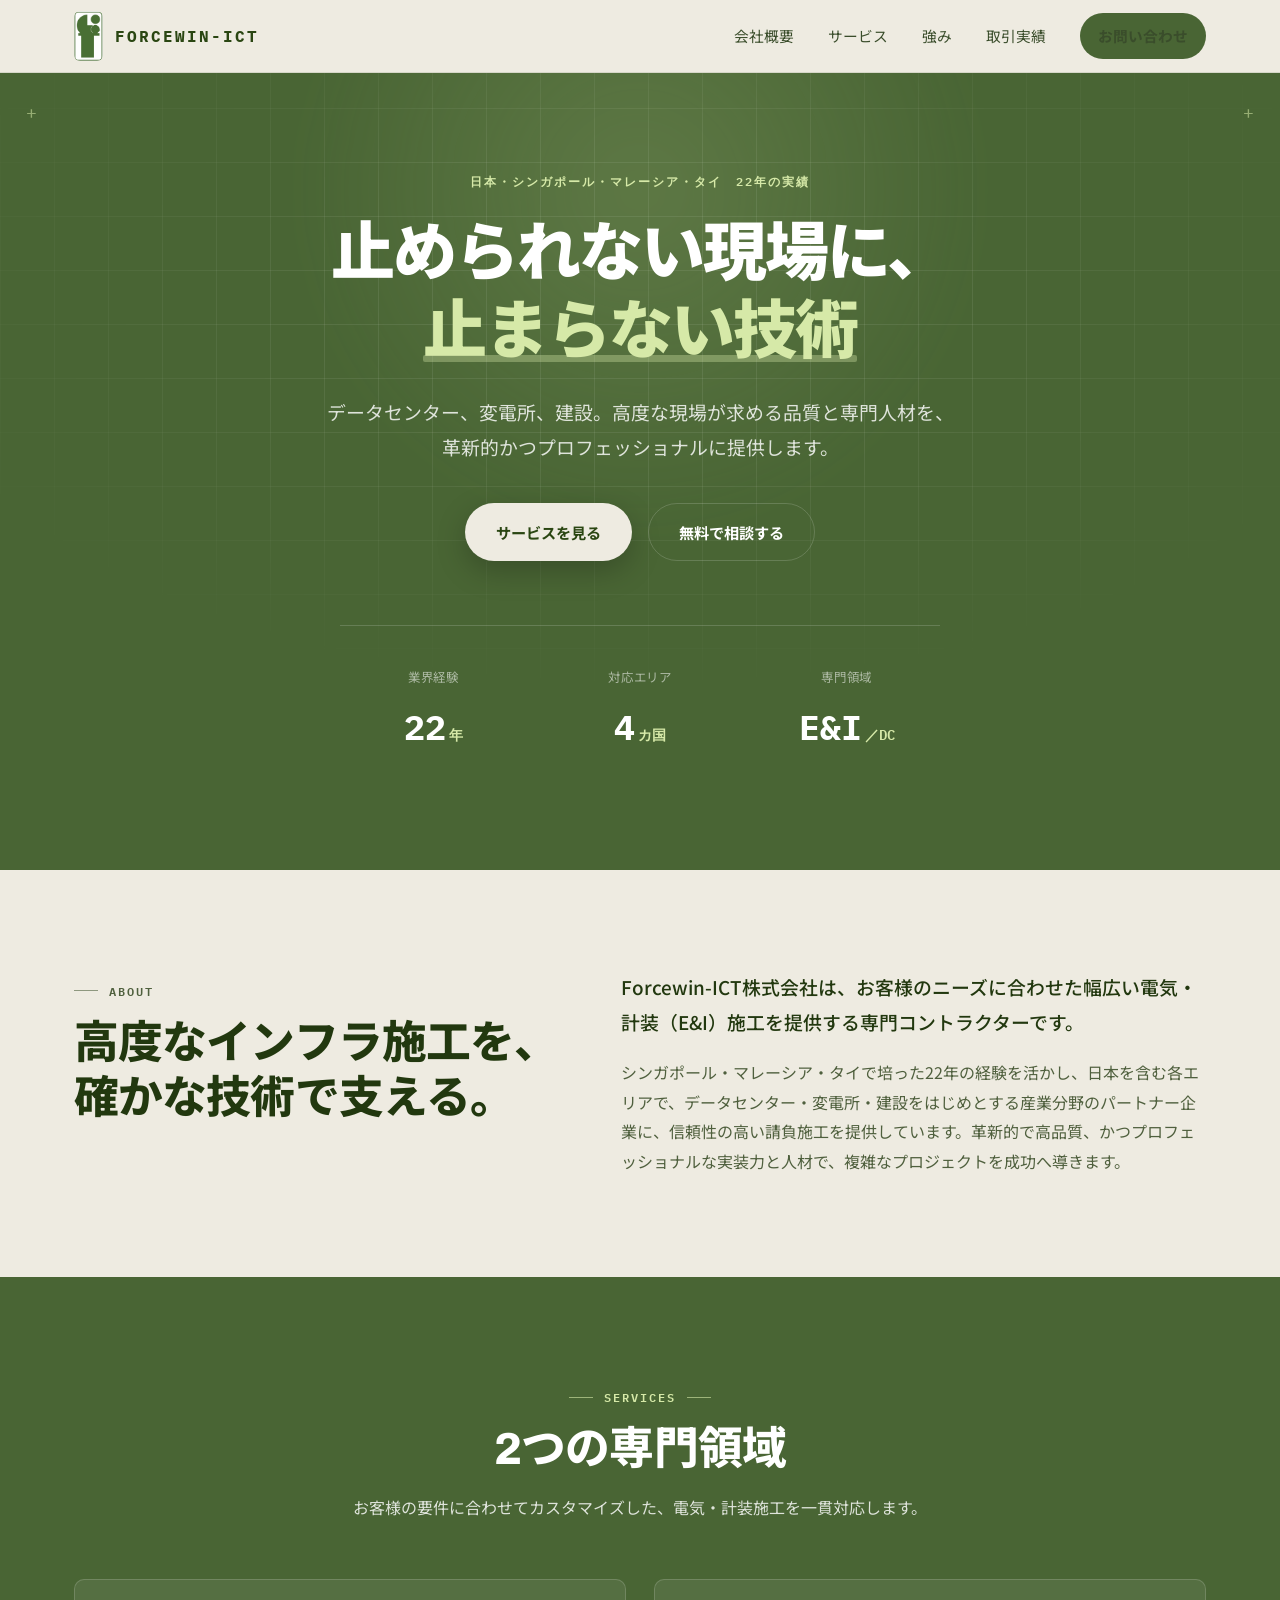
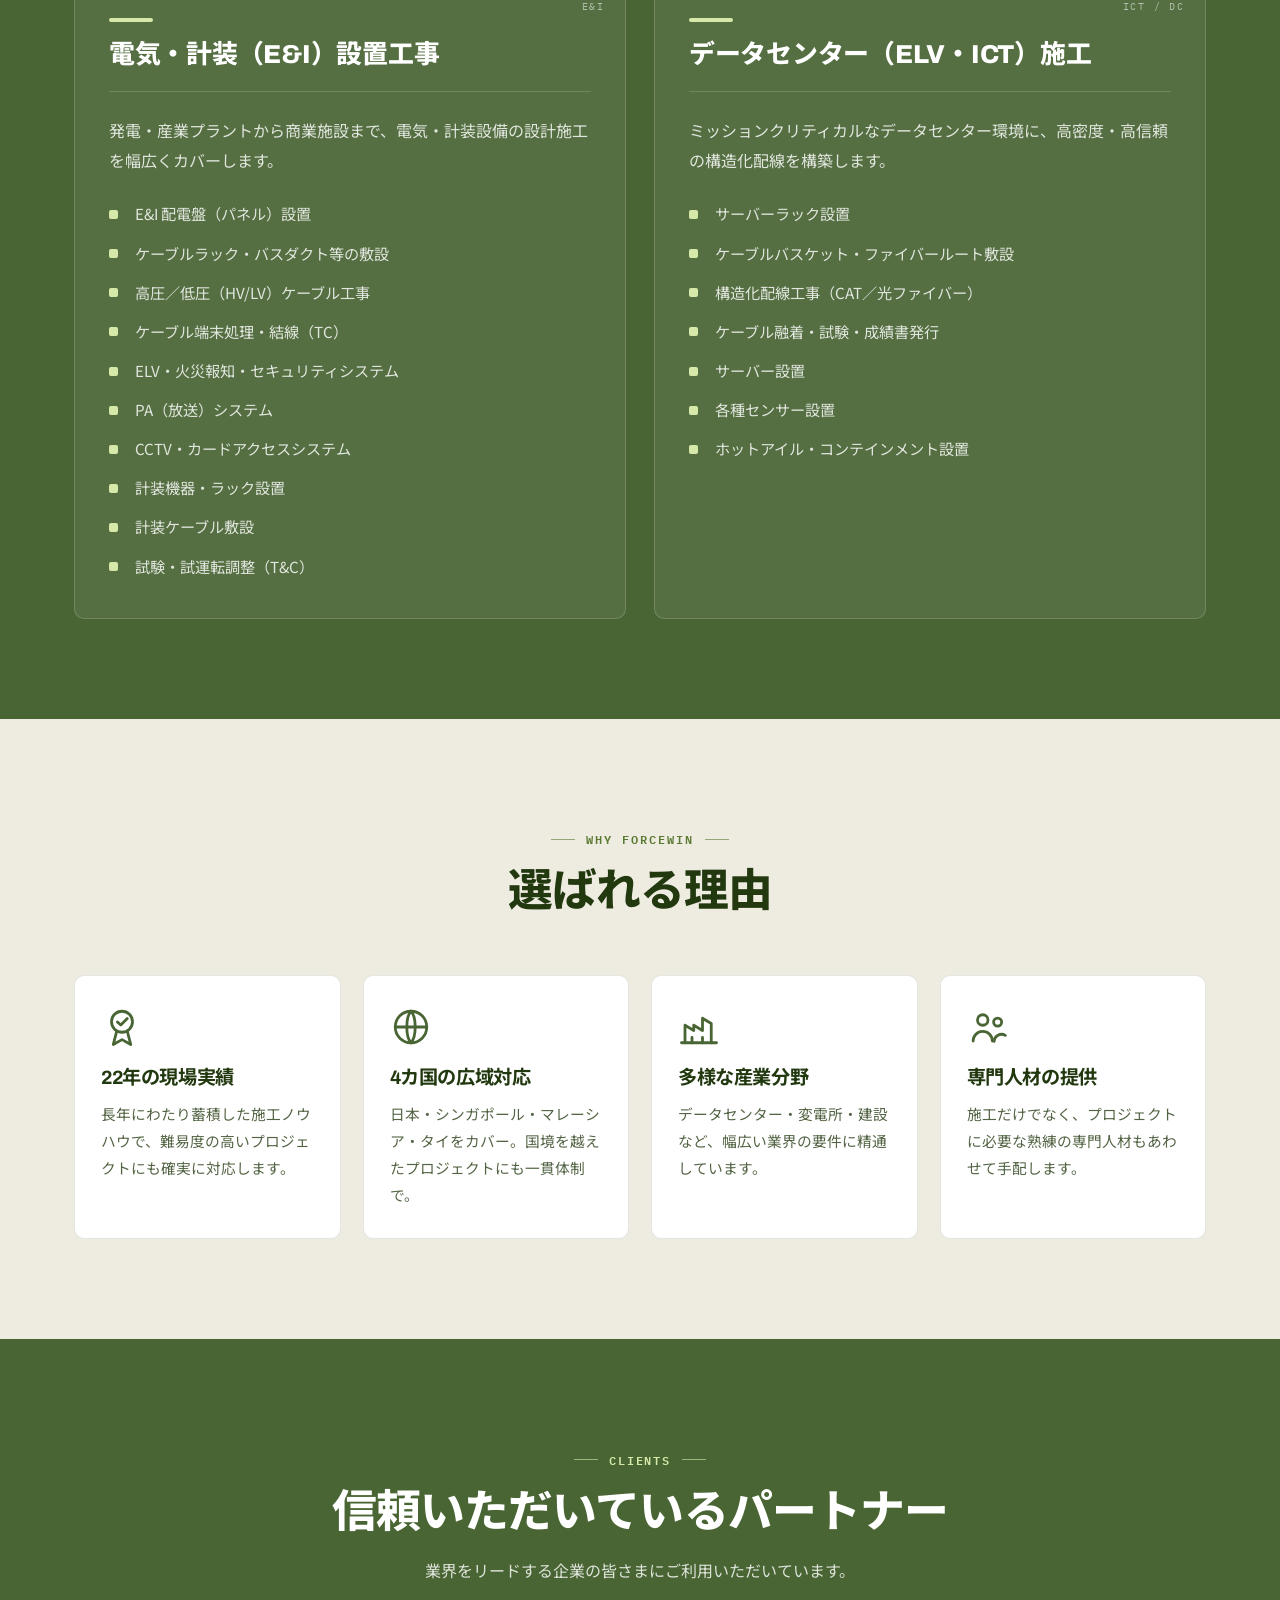
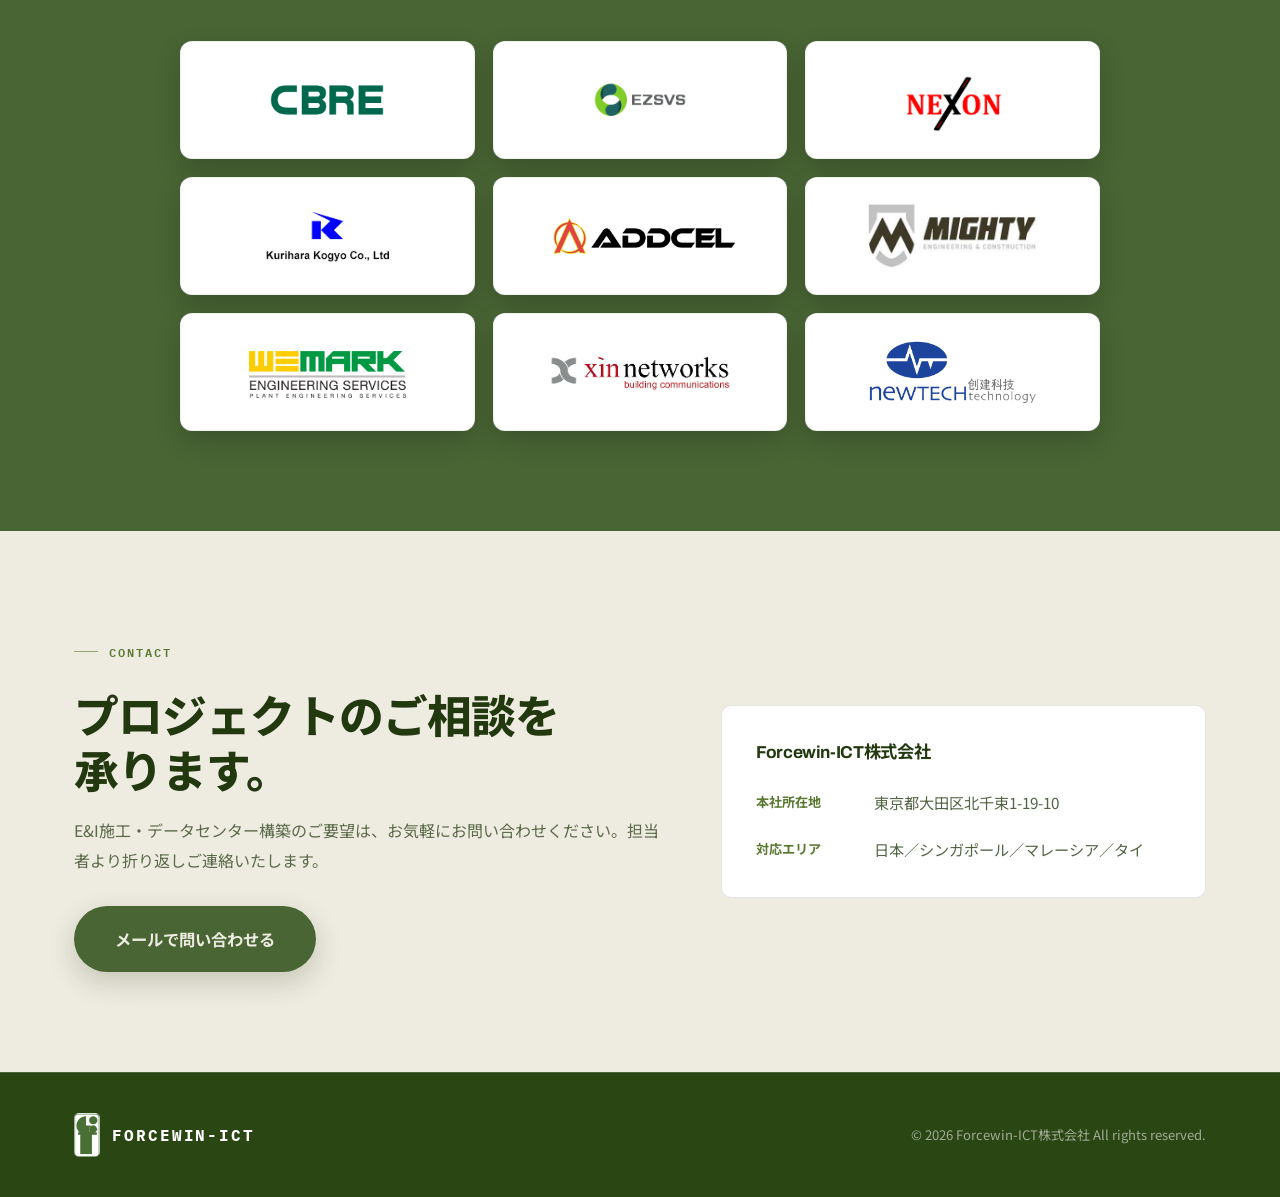
==== commit ac2d50fb: "ロゴをサイト共通の実画像に差し替え（ヘッダー/フッター/ファビコン・白背景） - assets/logo.png（提供の実ロゴ）を追加し、CSSマスク方式から実画像表示へ - ヘッダー/フッターのブラ" ====
--- a/index.html
+++ b/index.html
@@ -5,8 +5,8 @@
 <meta name="viewport" content="width=device-width, initial-scale=1.0" />
 <title>Forcewin｜電気・計装（E&I）／データセンター施工 - 信頼の電気計装ソリューション</title>
 <meta name="description" content="Forcewin-ICT株式会社は、日本・シンガポール・マレーシア・タイで事業を展開する、22年の実績を持つ電気・計装（E&I）専門コントラクター。データセンター、変電所、建設分野に高品質な施工と人材を提供します。" />
-<meta name="theme-color" content="#0a0e17" />
-<link rel="icon" type="image/svg+xml" href="assets/logo.svg" />
+<meta name="theme-color" content="#eeebe1" />
+<link rel="icon" type="image/png" href="assets/favicon.png" />
 
 <!-- Open Graph -->
 <meta property="og:type" content="website" />
@@ -27,7 +27,7 @@
 <header class="site-header" id="siteHeader">
   <div class="container header-inner">
     <a href="#top" class="brand" aria-label="Forcewin-ICT株式会社 ホーム">
-      <span class="brand-logo" aria-hidden="true"></span>
+      <img class="brand-logo" src="assets/logo.png" alt="" aria-hidden="true" />
       <span class="brand-text">FORCEWIN-ICT</span>
     </a>
     <nav class="nav" aria-label="メインナビゲーション">
@@ -237,7 +237,7 @@
 <footer class="site-footer">
   <div class="container footer-inner">
     <div class="brand brand-footer">
-      <span class="brand-logo brand-logo-sm" aria-hidden="true"></span>
+      <img class="brand-logo brand-logo-sm" src="assets/logo.png" alt="" aria-hidden="true" />
       <span class="brand-text">FORCEWIN-ICT</span>
     </div>
     <p class="copyright">© <span id="year"></span> Forcewin-ICT株式会社 All rights reserved.</p>
--- a/styles.css
+++ b/styles.css
@@ -42,14 +42,12 @@
 
 .accent{color:var(--accent)}
 
-/* ---------- Brand logo (CSS mask → recolored cream on green) ---------- */
+/* ---------- Brand logo (real image, white background) ---------- */
 .brand-logo{
-  width:30px;height:50px;flex:none;display:block;
-  background-color:var(--cream);
-  -webkit-mask:url("assets/logo.svg") center/contain no-repeat;
-          mask:url("assets/logo.svg") center/contain no-repeat;
-}
-.brand-logo-sm{width:26px;height:44px}
+  height:50px;width:auto;flex:none;display:block;
+  background:#fff;border-radius:6px;
+}
+.brand-logo-sm{height:44px;border-radius:5px}
 
 /* ---------- Header ---------- */
 .site-header{
@@ -59,8 +57,7 @@
   transition:box-shadow .35s var(--ease);
 }
 .site-header.scrolled{box-shadow:0 6px 24px rgba(0,0,0,.16)}
-/* header sits on cream → brand & nav use dark green for contrast */
-.site-header .brand-logo{background-color:#496534}
+/* header sits on cream → nav uses dark green for contrast */
 .site-header .brand-text{color:#2a4612}
 .site-header .brand-text small{color:#496534}
 .header-inner{display:flex;align-items:center;justify-content:space-between;height:72px}
@@ -169,7 +166,15 @@
 }
 .service-card:hover{transform:translateY(-6px);border-color:rgba(255,255,255,.34);background:var(--surface-hover);box-shadow:0 24px 50px rgba(0,0,0,.3)}
 .service-card:hover::before{transform:scaleX(1)}
-.service-head{display:flex;align-items:center;gap:16px;margin-bottom:18px}
+.service-head{position:relative;margin-bottom:24px;padding-bottom:20px;border-bottom:1px solid var(--line)}
+.service-head::before{
+  content:"";display:block;width:44px;height:4px;border-radius:2px;
+  background:var(--accent);margin-bottom:16px;
+}
+.service-card h3{
+  font-family:var(--font-display);font-size:clamp(1.32rem,2.3vw,1.62rem);
+  font-weight:800;line-height:1.3;letter-spacing:-.01em;color:var(--ink);
+}
 .service-num{
   font-family:var(--font-mono);font-size:1.4rem;font-weight:700;color:var(--accent);
   border:1px solid var(--line);border-radius:10px;width:50px;height:50px;flex:none;
